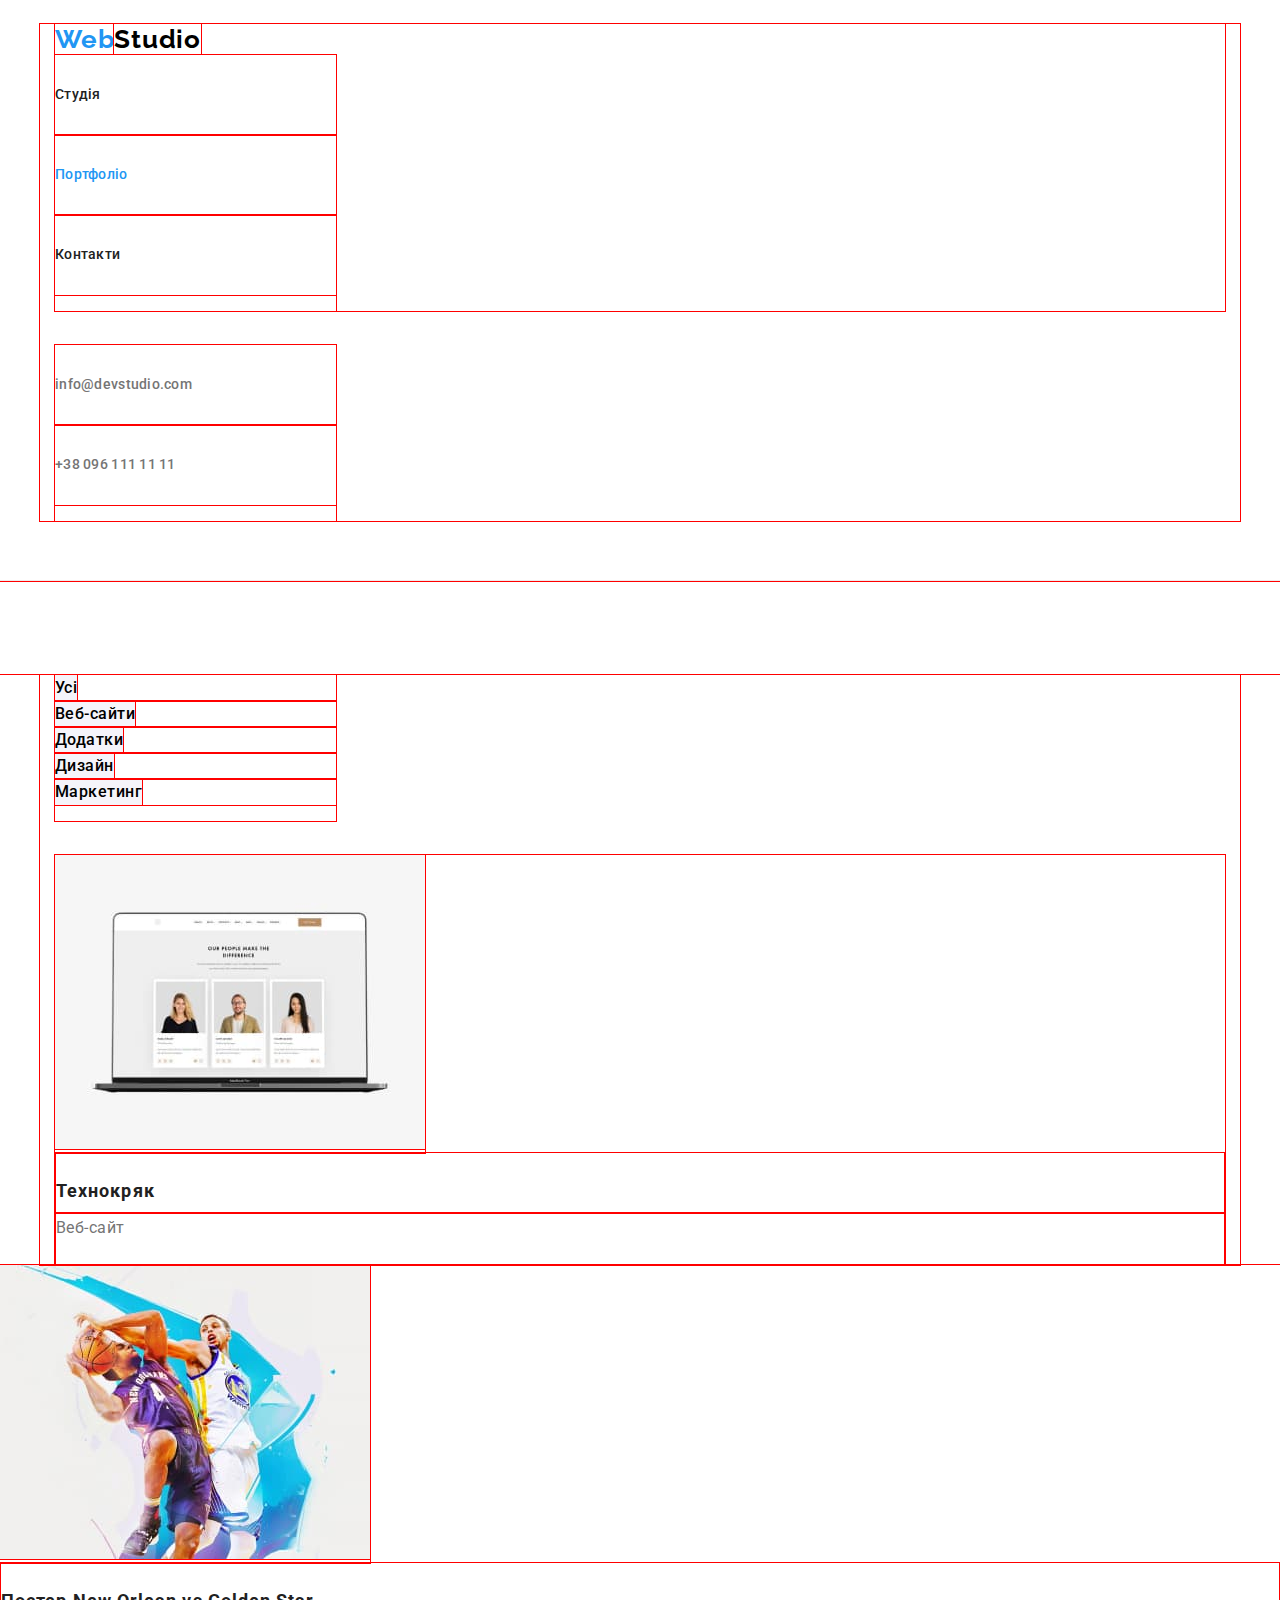
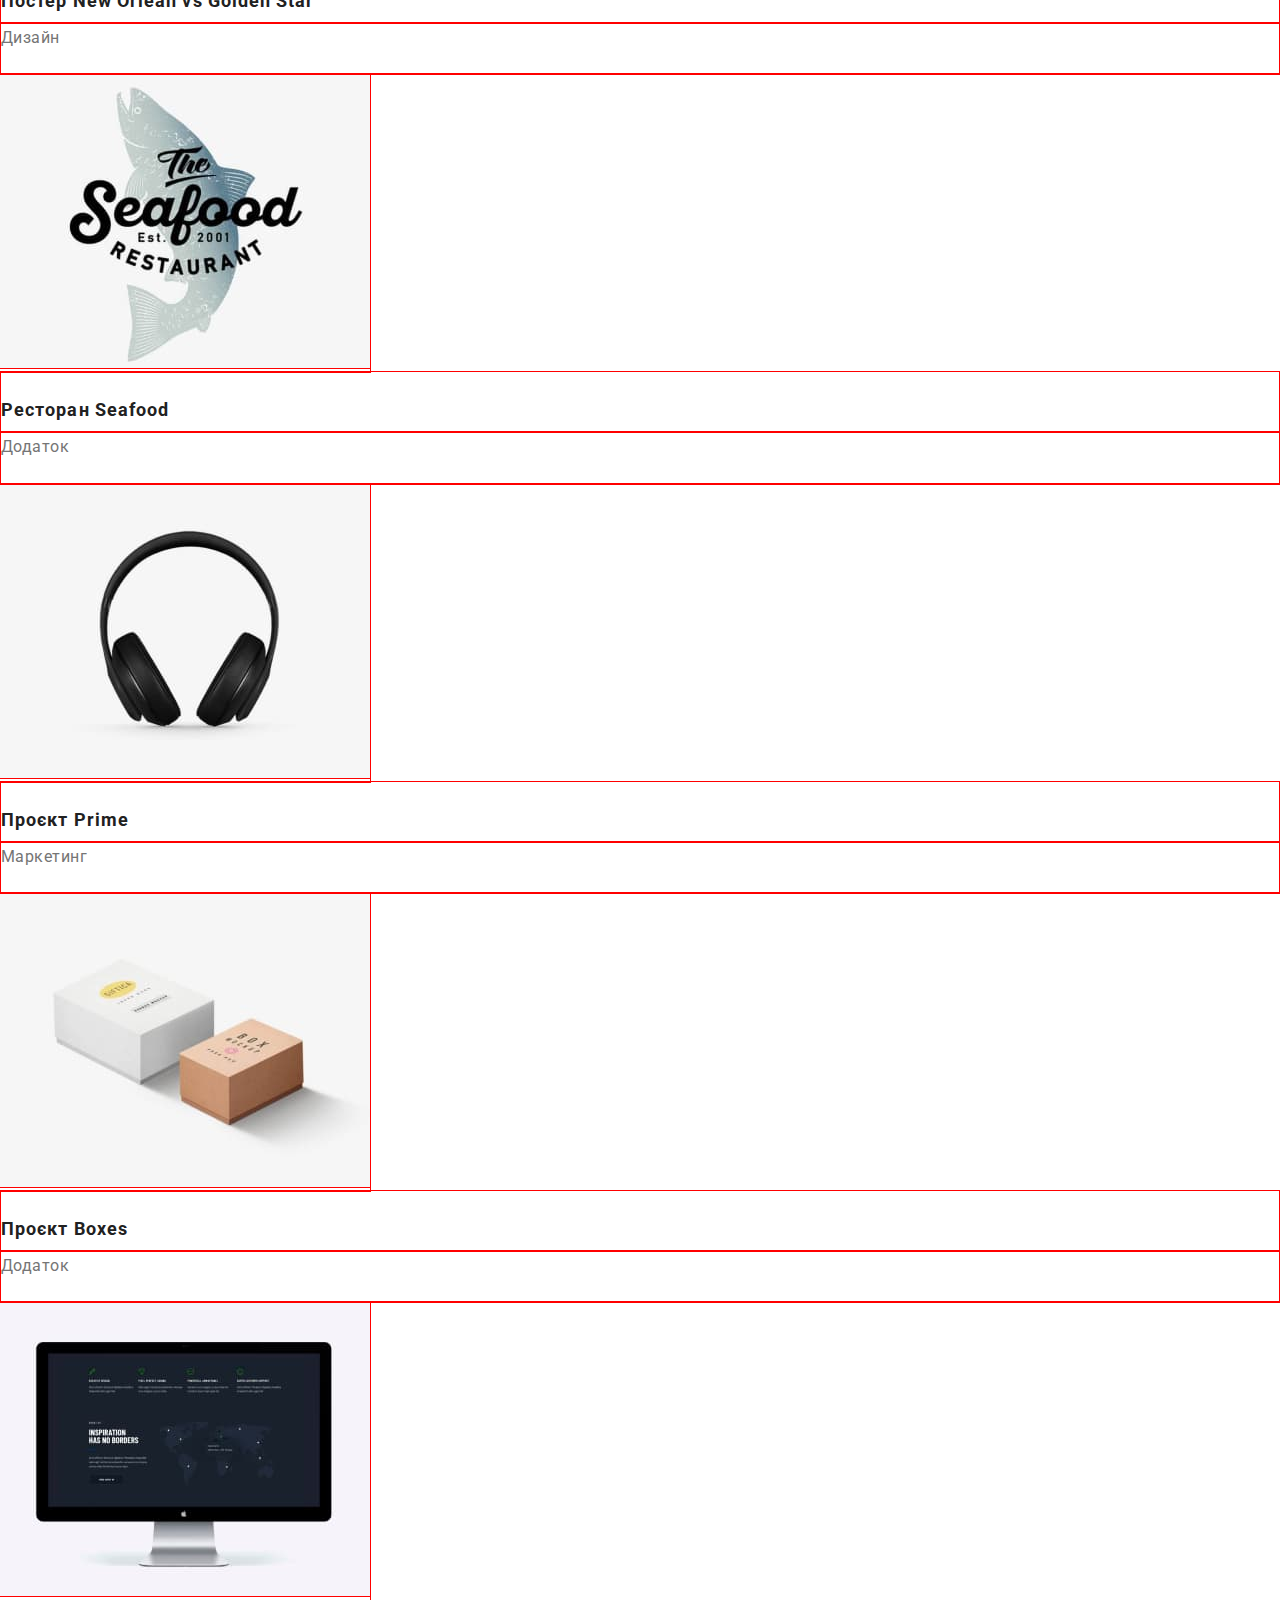
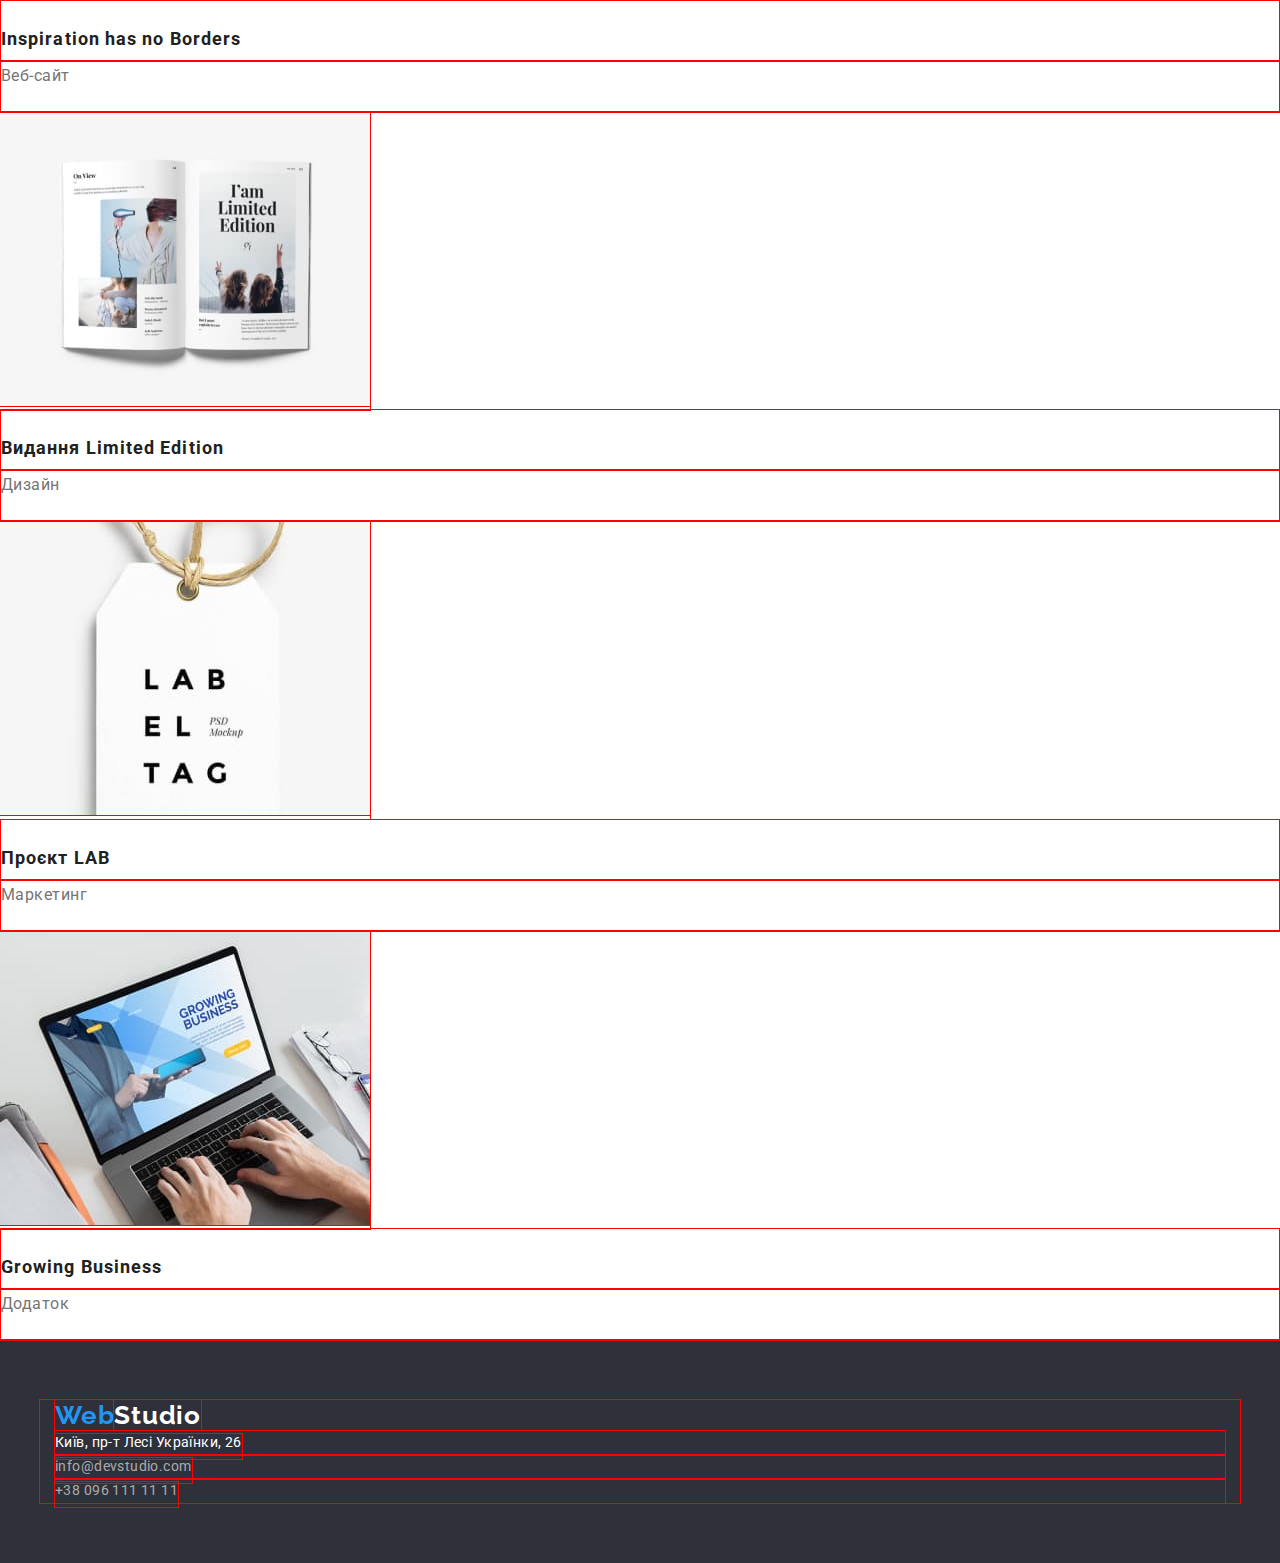
==== portfolio.html @ f054e83c "Блоки" ====
<!DOCTYPE html>
<html lang="uk">
<head>
    <meta charset="UTF-8">
    <meta http-equiv="X-UA-Compatible" content="IE=edge">
    <meta name="viewport" content="width=device-width, initial-scale=1.0">
    <link rel="preconnect" href="https://fonts.googleapis.com"/>
    <link rel="preconnect" href="https://fonts.gstatic.com" crossorigin/>
    <link
     href="https://fonts.googleapis.com/css2?family=Raleway:wght@700&family=Roboto:wght@400;500;700;900&display=swap"
     rel="stylesheet"
     />
     <title>Портфоліо</title>
    <link
      rel="stylesheet"
      href="https://cdnjs.cloudflare.com/ajax/libs/modern-normalize/1.1.0/modern-normalize.min.css"
    />
     <link rel="stylesheet" href="./css/styles.css" />
</head>
<body>
 
 <!--Шапка профілю--> 

 <header class="header header-portfolio">
    <div class="container">
    <nav class="header-nav">
        <a href="/"  class="logo">Web<span class="logo-part">Studio</span></a>
     <ul class="header-list list" >
        <li><a href="./index.html" class="header-link link">Студія</a></li>
        <li><a href="#" class="header-link link current">Портфоліо</a></li>
        <li><a href="#" class="header-link link">Контакти</a></li>
     </ul>
    </nav>
     <ul class="header-list list">
        <li>
         <a
          href="mailto:info@devstudio.com" class="header-contact link">info@devstudio.com
         </a>
        </li>
        <li><a href="tel:+380961111111" class="header-contact link">+38 096 111 11 11</a></li>
     </ul>
    </div>
 </header>
 <main>
    <section>
    <div class="container">
        <h1 class="visually-hidden">Портфоліо</h1>
        <!-- Навігація-->
        <ul class="header-list list">
            <li>
                <button type="button" class="nav-btn btn">Усі</button> 
            </li>
            <li>
                <button type="button" class="nav-btn btn">Веб-сайти</button> 
            </li>
            <li>
                <button type="button" class="nav-btn btn">Додатки</button>
            </li>
            <li>
                <button type="button" class="nav-btn btn">Дизайн</button>
            </li>
            <li>
                <button type="button" class="nav-btn btn">Маркетинг</button>
            </li>
        </ul>
     
<!--Список робіт-->
        <ul class="work-list list">
            <li>
              <a href="#" class="work">
            <img src="./images/portfolio1.jpg"
             width="370"
             height="294"
             alt="Портфоліо"
             />
             <div class="portfolio-photo">
             <h2 class="work-title">Технокряк</h2>
             <p class="work-pre-title">Веб-сайт</p>
            </a>
             </li>
            </div>
            <li>
              <a href="#" class="work">
             <img src="./images/portfolio2.jpg"
              width="370"
              height="294"
              alt="Портфоліо"
             />
             <div class="portfolio-photo">
             <h2 class="work-title">Постер New Orlean vs Golden Star</h2>
             <p class="work-pre-title">Дизайн</p>
            </a>
             </li>
            </div>
           <li>
            <a href="#" class="work">
            <img src="./images/portfolio3.jpg"
             width="370"
             height="294"
             alt="Портфоліо"
              />
              <div class="portfolio-photo">
             <h2 class="work-title">Ресторан Seafood</h2>
             <p class="work-pre-title">Додаток</p>
            </a>
           </li>
             </div>
           <li>
            <a href="#" class="work">
             <img src="./images/portfolio4.jpg"
             width="370"
             height="294"
             alt="Портфоліо"
             />
             <div class="portfolio-photo">
             <h2 class="work-title">Проєкт Prime</h2>
             <p class="work-pre-title">Маркетинг</p>
            </a>
           </li>
            </div>
           <li>
            <a href="#" class="work">
             <img src="./images/portfolio5.jpg"
              width="370"
              height="294"
              alt="Портфоліо"
              />
              <div class="portfolio-photo">
             <h2 class="work-title">Проєкт Boxes</h2>
             <p class="work-pre-title">Додаток</p>
            </a>
           </li>
             </div>
           <li>
            <a href="#" class="work">
            <img src="./images/portfolio6.jpg"
             width="370"
             height="294"
             alt="Портфоліо"
             />
             <div class="portfolio-photo">
             <h2 class="work-title">Inspiration has no Borders</h2>
             <p class="work-pre-title">Веб-сайт</p>
            </a>
             </li>
            </div>
           <li>
            <a href="#" class="work">
             <img src="./images/portfolio7.jpg"
             width="370"
             height="294"
             alt="Портфоліо"
             />
             <div class="portfolio-photo">
             <h2 class="work-title">Видання Limited Edition</h2>
             <p class="work-pre-title">Дизайн</p>
            </div>
            </a>
           </li>
           <li>
            <a href="#" class="work">
             <img src="./images/portfolio8.jpg"
             width="370"
             height="294"
             alt="Портфоліо"
             />
             <div class="portfolio-photo">
             <h2 class="work-title">Проєкт LAB</h2>
             <p class="work-pre-title">Маркетинг</p>
            </a>
           </li>
            </div>
           <li>
            <a href="#" class="work">
             <img src="./images/portfolio9.jpg"
              width="370"
             height="294"
             alt="Портфоліо"
             />
             <div class="portfolio-photo">
             <h2 class="work-title">Growing Business</h2>
             <p class="work-pre-title">Додаток</p>
            </a>
          </li>
           </div>
      </ul>
   </section>
</div>
</main>
<footer class="footer">
   <div class="container"> 
    <a href="/"  class="logo">Web<span class="logo-part-footer">Studio</span></a>
        <address>
          <ul class="footer-list list">
            <li>
                <a class="footer-contact link"
                href="goo.gl/maps/qGYS4nHpxQrHjYbq8"
                target="_blank"
                rel="noopener noreferrer nofollow"
                >Київ, пр-т Лесі Українки, 26</a
                >
            </li>
            <li>
                <a
                href="mailto:info@devstudio.com" class="footer-contact-title link">info@devstudio.com</a></li>
             <li><a href="tel:+380961111111" class="footer-contact-title link">+38 096 111 11 11</a></li>  
          </ul>
        </address> 
    </div>
</footer>
</body>
</html>
---- css/styles.css ----
:root {
   --primary-text-color: #212121;
   --secondary-text-color: #FFFFFF;
   --tetriary-text-color: #757575;
   --accent-color: #2196F3;
   --logo-color: #000000;
   --primary-background-color: #FFFFFF;
   --secondary-background-color: #2F303A;
   --tetriary-background-color: #F5F5F5;
   --hero-background-color: #F5F4FA;
   --btn-activ-color: #188CE8;
   --footer-text-color: rgba(255, 255, 255, 0.6);
   --header-border-color: #ECECEC;
}
*{
 outline: 1px solid red;
}

h1,
h2,
h3,
ul,
p {
  margin: 0;
}
ul {
  padding-left: 0;
}
.container {
  width: 1200px;
  padding-left: 15px;
  padding-right: 15px;
  margin: 0 auto;
}

body {
  font-family: 'Roboto', sans-serif;
  background-color: var(--primary-background-color);
  color: var(--primary-text-color);
}

/* List styles */
.list {
 list-style: none;
}

/* Header*/
.header {
  padding-top: 24px;
  padding-bottom: 25px;
  
}
.logo {
 color: var(--accent-color);
 font-family: 'Raleway', sans-serif;
 font-weight: 700;
 font-size: 26px;
 line-height: 1.19;
 letter-spacing: 0.03em;
 text-decoration: none;
 width: 145px;
}
.logo-part {
 color: var(--logo-color);
}


.header-link,
.header-contact {
 color: var(--primary-text-color);
 font-size: 14px;
 font-weight: 500;
 line-height: 1.14;
 letter-spacing: 0.02em;
 text-decoration: none;
 padding-top: 32px;
 padding-bottom: 32px;
 display: block;
}
.header-list {
 width: 281px;
}
.header-list .link:hover,
.header-list .link:focus {
 color: var(--accent-color);
}

.header-list .link.current {
  color: var(--accent-color);
}
.btn {
  cursor: pointer;
  display: inline-block;
  border: none;
  padding: 0px;
}

.header-contact {
 color: var(--tetriary-text-color);
}

/*Pledge*/

.pledge {
 text-align: center;
 background-color: var(--secondary-background-color);
}
.pledge-title  {
 color: var(--secondary-text-color);
 font-size: 44px;
 font-weight: 900;
 line-height: 1.36;
 letter-spacing: 0.06em;
 text-decoration: none;
 text-align: center;
 background-color: var(--secondary-background-color) ;
 text-transform: uppercase;
 max-width: 696px;
 margin:0 auto;
 padding-top: 200px;

}
.pledge-btn {
 color: var(--secondary-text-color);
 background-color: var(--accent-color) ;
 font-weight: 700;
 font-family: inherit;
 font-size: 16px;
 line-height: 1.88;
 letter-spacing: 0.06em;
 align-items: center;
 text-align: center;
 text-decoration: none;
 width: 216px;
 height: 50px;
 margin-bottom: 200px;
}
.pledge-btn:hover,
.pledge-btn:focus{
 background-color: var(--btn-activ-color);
}

.title {
  max-width: 98px;
  padding-top: 94px;
  padding-bottom: 47px;
}
/*visually h2*/

.visually-hidden {
 position: absolute;
 width: 1px;
 height: 1px;
 margin: -1px;
 border: 0;
 padding: 0; 
 white-space: nowrap;
 clip-path: inset(100%);
 clip: rect(0 0 0 0);
 overflow: hidden;
}

/*Особливості*/

.title-list {
 font-weight: 700;
 font-size: 14px;
 line-height: 1.14;
 letter-spacing: 0.03em;
 text-transform: uppercase;
 margin-bottom: 10px;
}

.pre-title {
 color:var(--tetriary-text-color);
 line-height: 1.71;
 text-transform: none;
}
.gallery-photo {
 padding-top: 47px;
 padding-bottom: 94px;
}
.gallery,
.hero-title {
 font-weight: 700;
 font-size: 36px;
 line-height: 1.17;
 letter-spacing: 0.03em;
 text-align: center;
 padding-bottom: 50px;
}
.hero-title {
  padding-top: 94px;
}
/*Наша команда*/
.hero {
 background-color:var(--hero-background-color);
}
.hero-pre-title,
.hero-discription {
  font-weight: 500;
  font-size: 16px;
  line-height: 1.19;
  letter-spacing: 0.03em;
}
.hero-pre-title {
  padding-top: 30px;
  padding-bottom: 10px;
}
.hero-discription {
  padding-bottom: 30px;
}
.hero-list {
  padding-bottom: 94px;
}
.hero-container {
  background-color: var(--primary-background-color);
}
.hero-discription {
  color:var(--tetriary-text-color);
}
/*Footer*/
.footer {
  background-color: #2F303A;
  padding-top: 60px;
  padding-bottom: 60px;
}
.logo-part-footer {
  color:var(--secondary-text-color);
}
.footer-contact,
.footer-contact-title {
  color: var(--secondary-text-color);
  font-size: 14px;
  line-height: 1.71;
  letter-spacing: 0.03em;
  text-decoration: none;
  font-style: normal;
  padding-bottom: 9px;
}
.footer-contact-title {
 color: var(--footer-text-color);
 }
  .footer-list .link:hover,
  .footer-list .link:focus {
   color: var(--accent-color);
}
.footer-logo { 
  padding-bottom: 20px;
}
  /*Портфоліо*/
.header-portfolio {
  border-bottom: 1px solid var(--header-border-color);
  margin-bottom: 94px;
}
.nav-btn {
  font-weight: 500;
  font-size: 16px;
  font-family: inherit;
  line-height: 1.63;
  text-align: center;
  letter-spacing: 0.03em;
  background-color: var(--hero-background-color);
  }
.nav-btn:hover,
.nav-btn:focus{
  color: var(--secondary-text-color);
  background-color: var(--accent-color);
}
.work-title {
  color: var(--primary-text-color);
  font-weight: 700;
  font-size: 18px;
  line-height: 2;
  letter-spacing: 0.06em;
  background-color: var(--primary-background-color);
  text-decoration: none;
  padding-top: 20px;
  padding-bottom: 4px;
  }
.work-pre-title {
  color: var(--tetriary-text-color);
  font-size: 16px;
  line-height: 1.88;
  letter-spacing: 0.03em;
  padding-bottom: 20px;
}
.work {
 text-decoration: none;
  }
.header-list {
  padding-bottom: 16px;
  margin-bottom: 34px;
}
.portfolio-photo {
  border-right: 1px solid #EEEEEE;
  border-left: 1px solid #EEEEEE;
  border-bottom: 1px solid #EEEEEE;
}
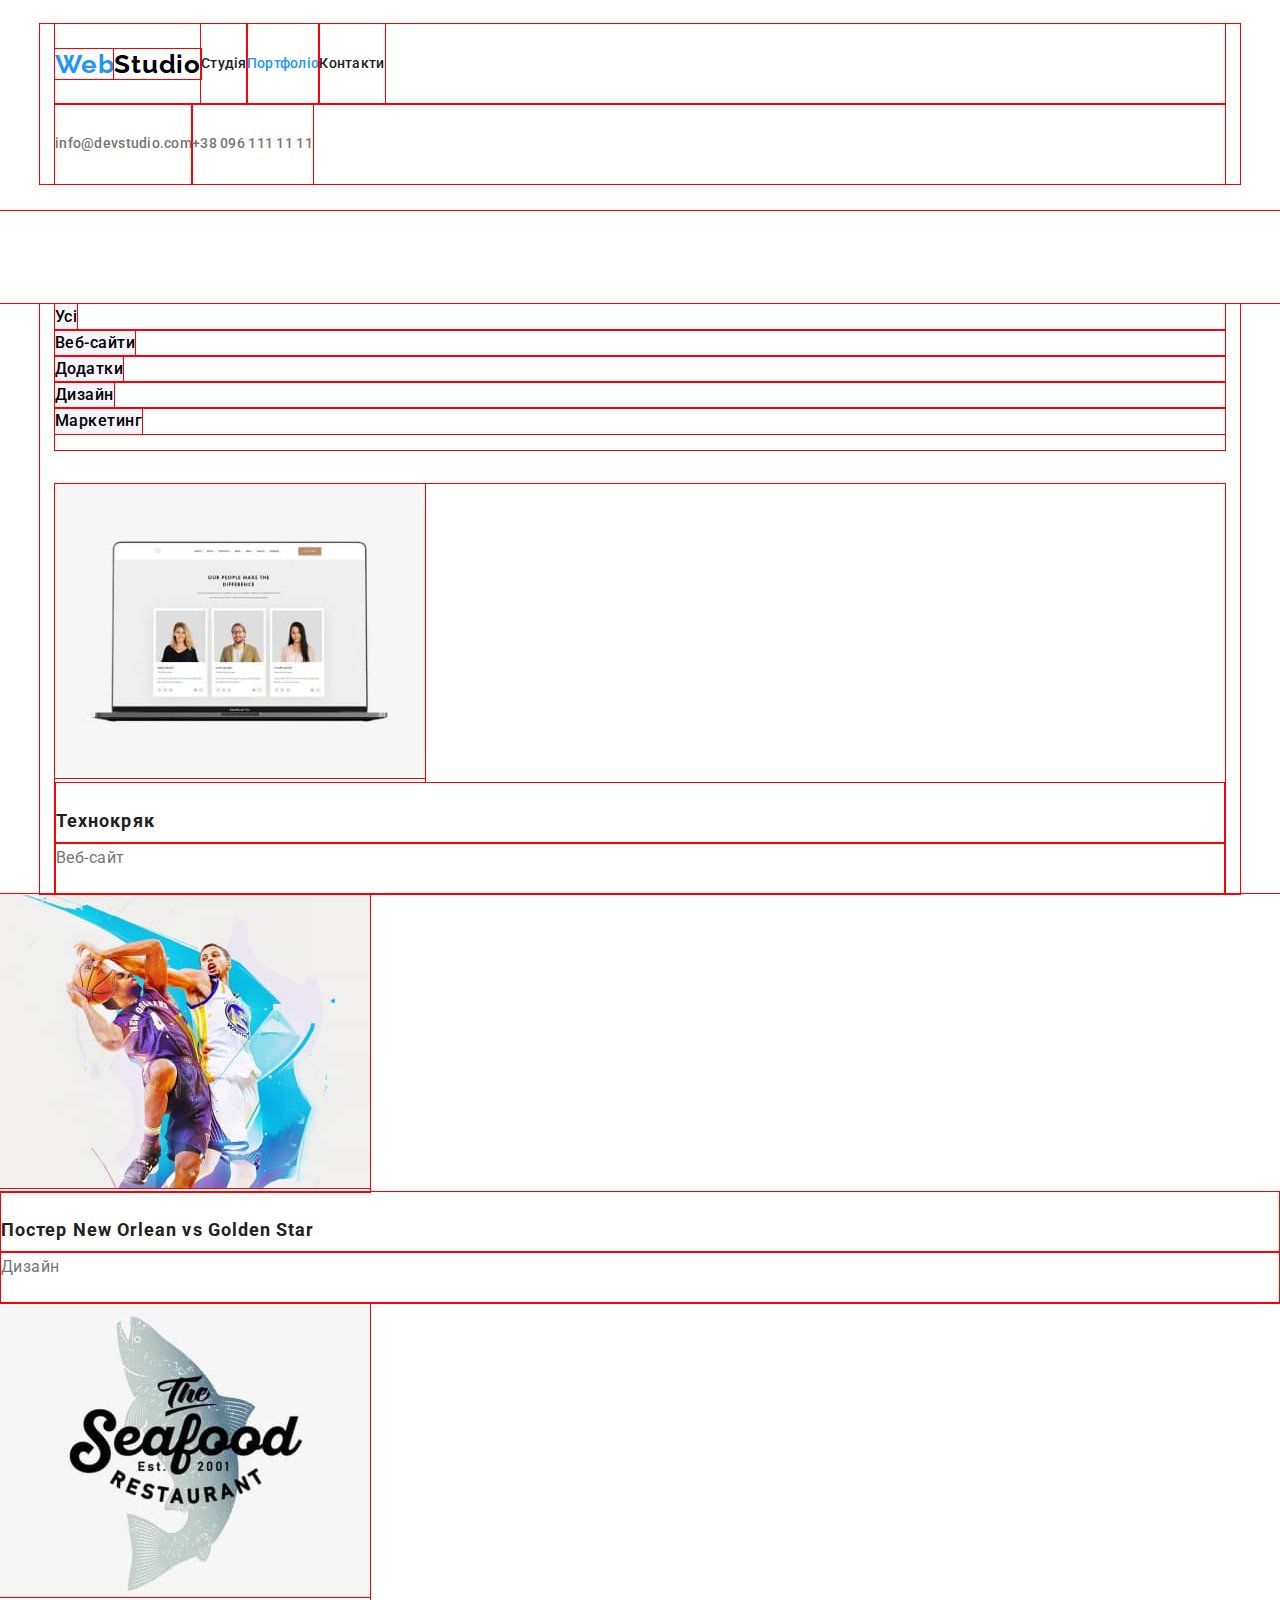
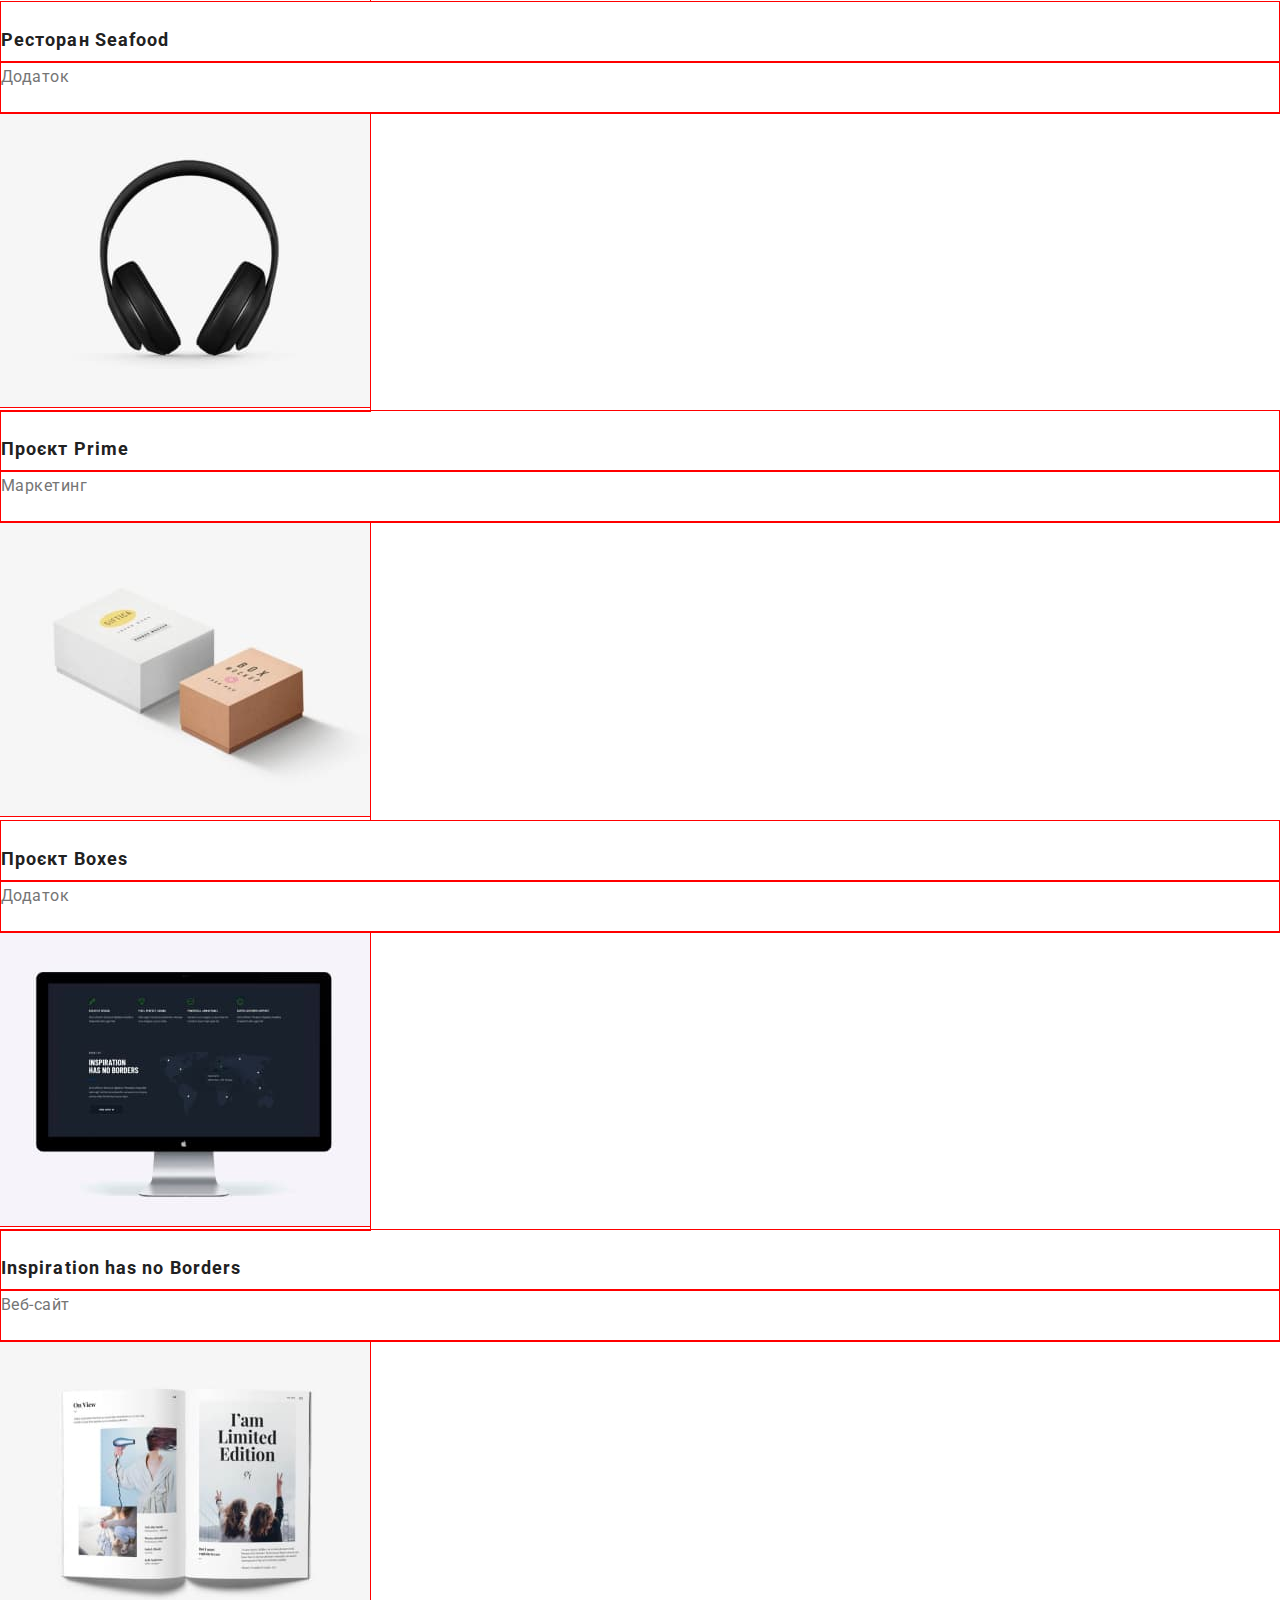
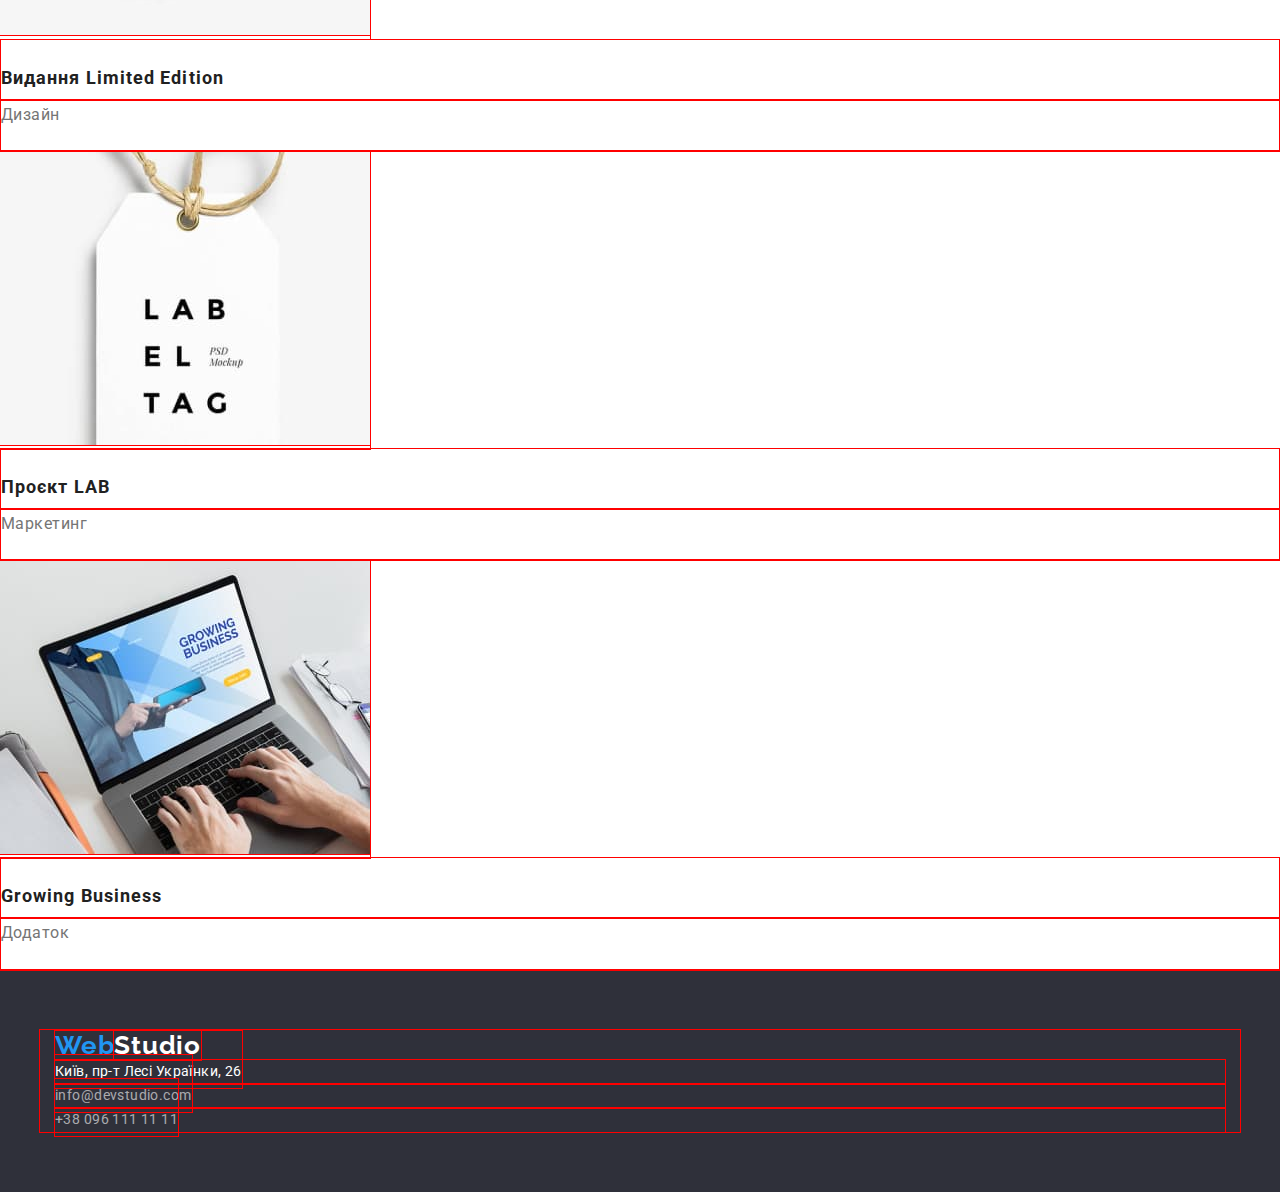
==== commit 3fc94b0c: "flex" ====
--- a/portfolio.html
+++ b/portfolio.html
@@ -31,7 +31,7 @@
         <li><a href="#" class="header-link link">Контакти</a></li>
      </ul>
     </nav>
-     <ul class="header-list list">
+     <ul class="header-list-contact list">
         <li>
          <a
           href="mailto:info@devstudio.com" class="header-contact link">info@devstudio.com
@@ -46,7 +46,7 @@
     <div class="container">
         <h1 class="visually-hidden">Портфоліо</h1>
         <!-- Навігація-->
-        <ul class="header-list list">
+        <ul class="header-button list">
             <li>
                 <button type="button" class="nav-btn btn">Усі</button> 
             </li>
--- a/css/styles.css
+++ b/css/styles.css
@@ -19,6 +19,9 @@
 h1,
 h2,
 h3,
+h4,
+h5,
+h6,
 ul,
 p {
   margin: 0;
@@ -48,9 +51,12 @@
 .header {
   padding-top: 24px;
   padding-bottom: 25px;
-  
+
 }
 .logo {
+ 
+ 
+
  color: var(--accent-color);
  font-family: 'Raleway', sans-serif;
  font-weight: 700;
@@ -58,41 +64,78 @@
  line-height: 1.19;
  letter-spacing: 0.03em;
  text-decoration: none;
- width: 145px;
 }
 .logo-part {
+ 
  color: var(--logo-color);
 }
-
+.logo-header {
+  display: block;
+  padding-top: 32px;
+ padding-bottom: 32px;
+  width: 145px;
+  margin: 24px 93px 25px 0px;
+}
+.link {
+  padding-top: 32px;
+  padding-bottom: 32px;  
+}
 
 .header-link,
 .header-contact {
+ display: block;
+ padding-top: 32px;
+ padding-bottom: 32px;
+
  color: var(--primary-text-color);
  font-size: 14px;
  font-weight: 500;
  line-height: 1.14;
  letter-spacing: 0.02em;
  text-decoration: none;
- padding-top: 32px;
- padding-bottom: 32px;
- display: block;
-}
-.header-list {
- width: 281px;
+}
+.header-list,
+.header-list-contact,
+.header-nav,
+.contacts-wrap {
+ display: flex;
+ align-items: center;
+ 
+}
+.header-container {
+  display: flex;
+  justify-content: space-between;
+  width: 1200px;
+}
+
+
+.header-item:not(:first-child) {
+  margin-left: 50px;
+}
+
+
+.contacts-wrap {
+  margin-left: auto;
+  
+}
+.header-mail {
+  margin-right: 50px;
 }
 .header-list .link:hover,
-.header-list .link:focus {
+.header-list .link:focus,
+.header-contact:hover,
+.header-contact:focus {
  color: var(--accent-color);
 }
 
 .header-list .link.current {
   color: var(--accent-color);
-}
+} 
 .btn {
-  cursor: pointer;
   display: inline-block;
   border: none;
   padding: 0px;
+  cursor: pointer;
 }
 
 .header-contact {
@@ -106,6 +149,11 @@
  background-color: var(--secondary-background-color);
 }
 .pledge-title  {
+ max-width: 696px;
+ margin:0 auto;
+ padding-top: 200px;
+ margin-bottom: 30px;
+
  color: var(--secondary-text-color);
  font-size: 44px;
  font-weight: 900;
@@ -115,12 +163,13 @@
  text-align: center;
  background-color: var(--secondary-background-color) ;
  text-transform: uppercase;
- max-width: 696px;
- margin:0 auto;
- padding-top: 200px;
-
 }
 .pledge-btn {
+ border-radius: 4px;
+ width: 216px;
+ height: 50px;
+ margin-bottom: 200px;
+
  color: var(--secondary-text-color);
  background-color: var(--accent-color) ;
  font-weight: 700;
@@ -131,9 +180,6 @@
  align-items: center;
  text-align: center;
  text-decoration: none;
- width: 216px;
- height: 50px;
- margin-bottom: 200px;
 }
 .pledge-btn:hover,
 .pledge-btn:focus{
@@ -141,9 +187,9 @@
 }
 
 .title {
-  max-width: 98px;
-  padding-top: 94px;
-  padding-bottom: 47px;
+  
+  padding: 94px 0;
+  
 }
 /*visually h2*/
 
@@ -162,13 +208,28 @@
 
 /*Особливості*/
 
+
+.feature-list {
+  display: flex;
+  
+  width: 1200px;
+  margin: -15px;
+  
+}
+.flex-element {
+  width: calc((100%-90) / 4);
+}
+.flex-element:not(:first-child) {
+  margin-left: 30px;
+}
 .title-list {
+ margin-bottom: 10px;
+
  font-weight: 700;
  font-size: 14px;
  line-height: 1.14;
  letter-spacing: 0.03em;
  text-transform: uppercase;
- margin-bottom: 10px;
 }
 
 .pre-title {
@@ -182,12 +243,21 @@
 }
 .gallery,
 .hero-title {
+ padding-bottom: 50px;
+
  font-weight: 700;
  font-size: 36px;
  line-height: 1.17;
  letter-spacing: 0.03em;
  text-align: center;
- padding-bottom: 50px;
+}
+.gallery-list {
+  display: flex;
+  flex-wrap: wrap;
+  width: 1200px;
+}
+.gallery-item:nth(:first-child) {
+  margin-left: 30px;
 }
 .hero-title {
   padding-top: 94px;
@@ -221,28 +291,30 @@
 }
 /*Footer*/
 .footer {
-  background-color: #2F303A;
   padding-top: 60px;
   padding-bottom: 60px;
+
+  background-color: #2F303A; 
 }
 .logo-part-footer {
   color:var(--secondary-text-color);
 }
 .footer-contact,
 .footer-contact-title {
+  padding-bottom: 9px;
+
   color: var(--secondary-text-color);
   font-size: 14px;
   line-height: 1.71;
   letter-spacing: 0.03em;
   text-decoration: none;
-  font-style: normal;
-  padding-bottom: 9px;
+  font-style: normal;  
 }
 .footer-contact-title {
  color: var(--footer-text-color);
  }
-  .footer-list .link:hover,
-  .footer-list .link:focus {
+.footer-list .link:hover,
+.footer-list .link:focus {
    color: var(--accent-color);
 }
 .footer-logo { 
@@ -268,6 +340,9 @@
   background-color: var(--accent-color);
 }
 .work-title {
+  padding-top: 20px;
+  padding-bottom: 4px;
+
   color: var(--primary-text-color);
   font-weight: 700;
   font-size: 18px;
@@ -275,20 +350,19 @@
   letter-spacing: 0.06em;
   background-color: var(--primary-background-color);
   text-decoration: none;
-  padding-top: 20px;
-  padding-bottom: 4px;
   }
 .work-pre-title {
+  padding-bottom: 20px;
+
   color: var(--tetriary-text-color);
   font-size: 16px;
   line-height: 1.88;
   letter-spacing: 0.03em;
-  padding-bottom: 20px;
 }
 .work {
  text-decoration: none;
   }
-.header-list {
+.header-button {
   padding-bottom: 16px;
   margin-bottom: 34px;
 }
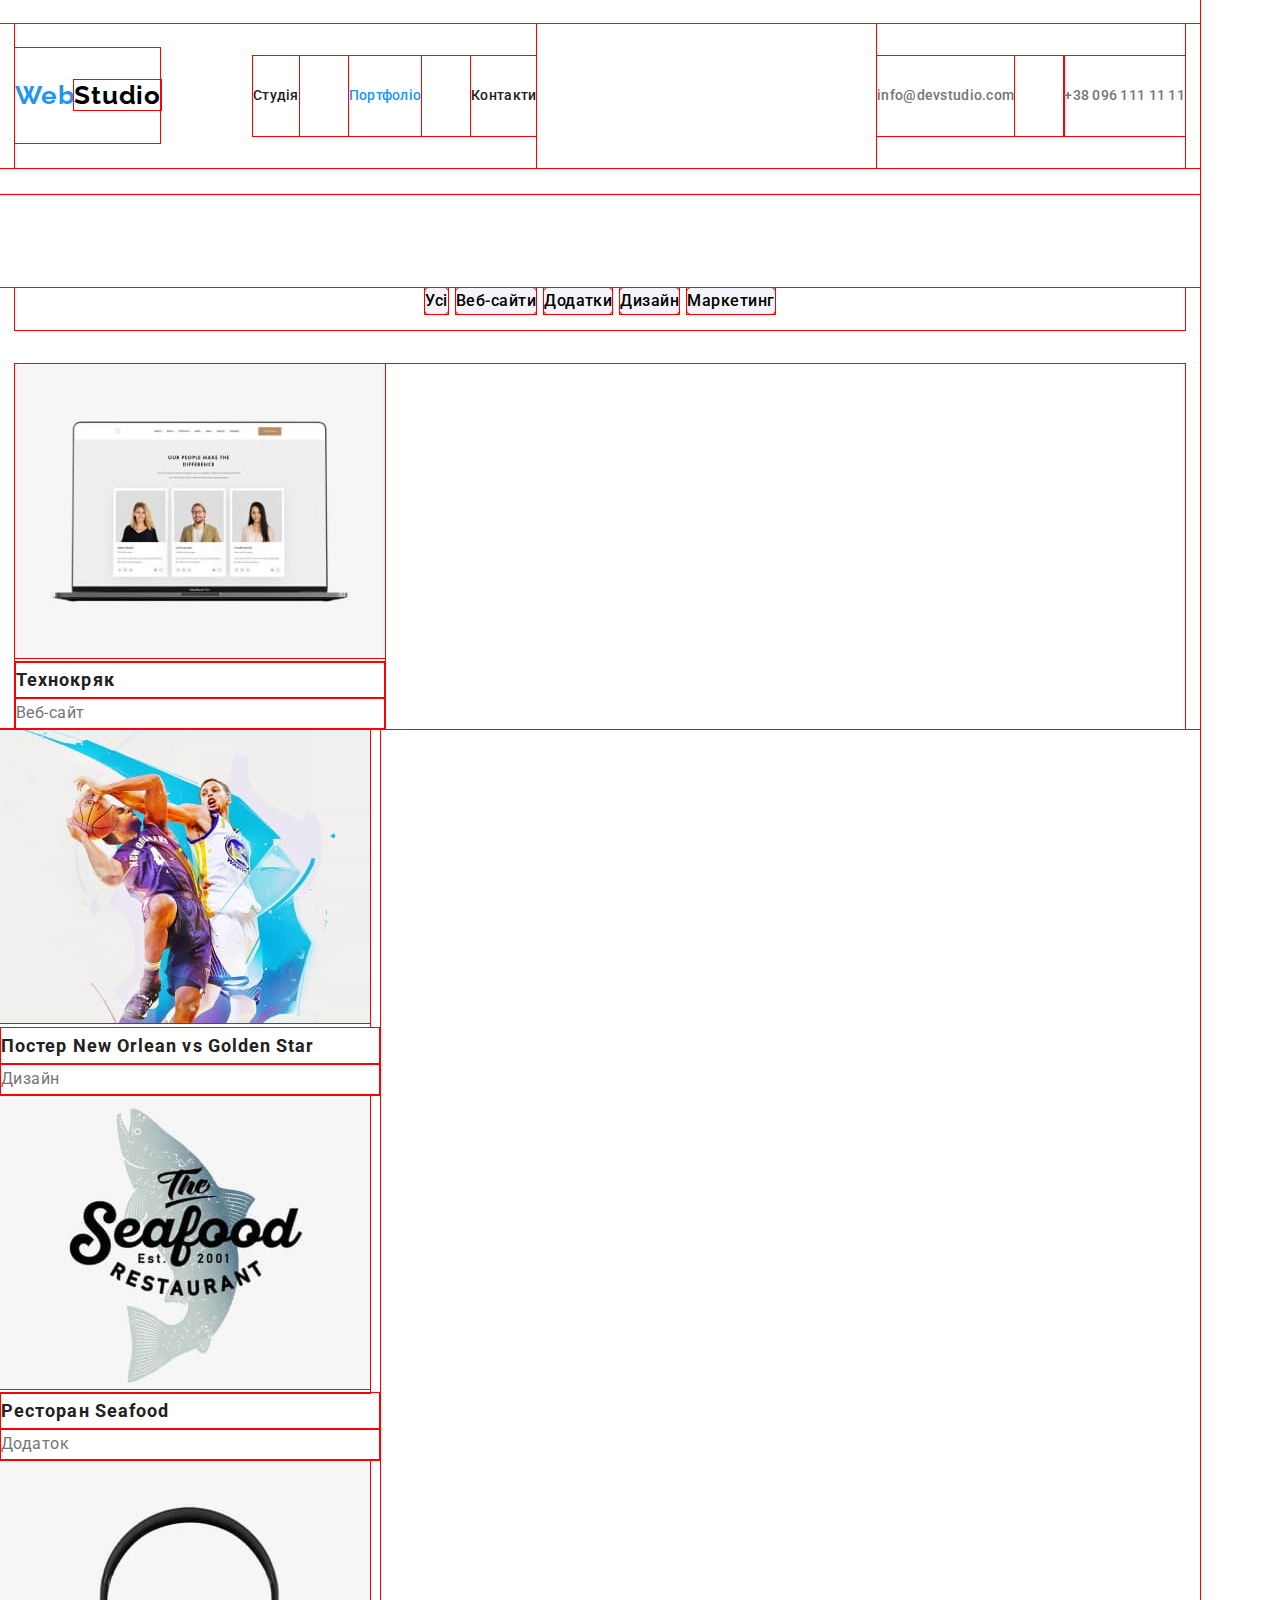
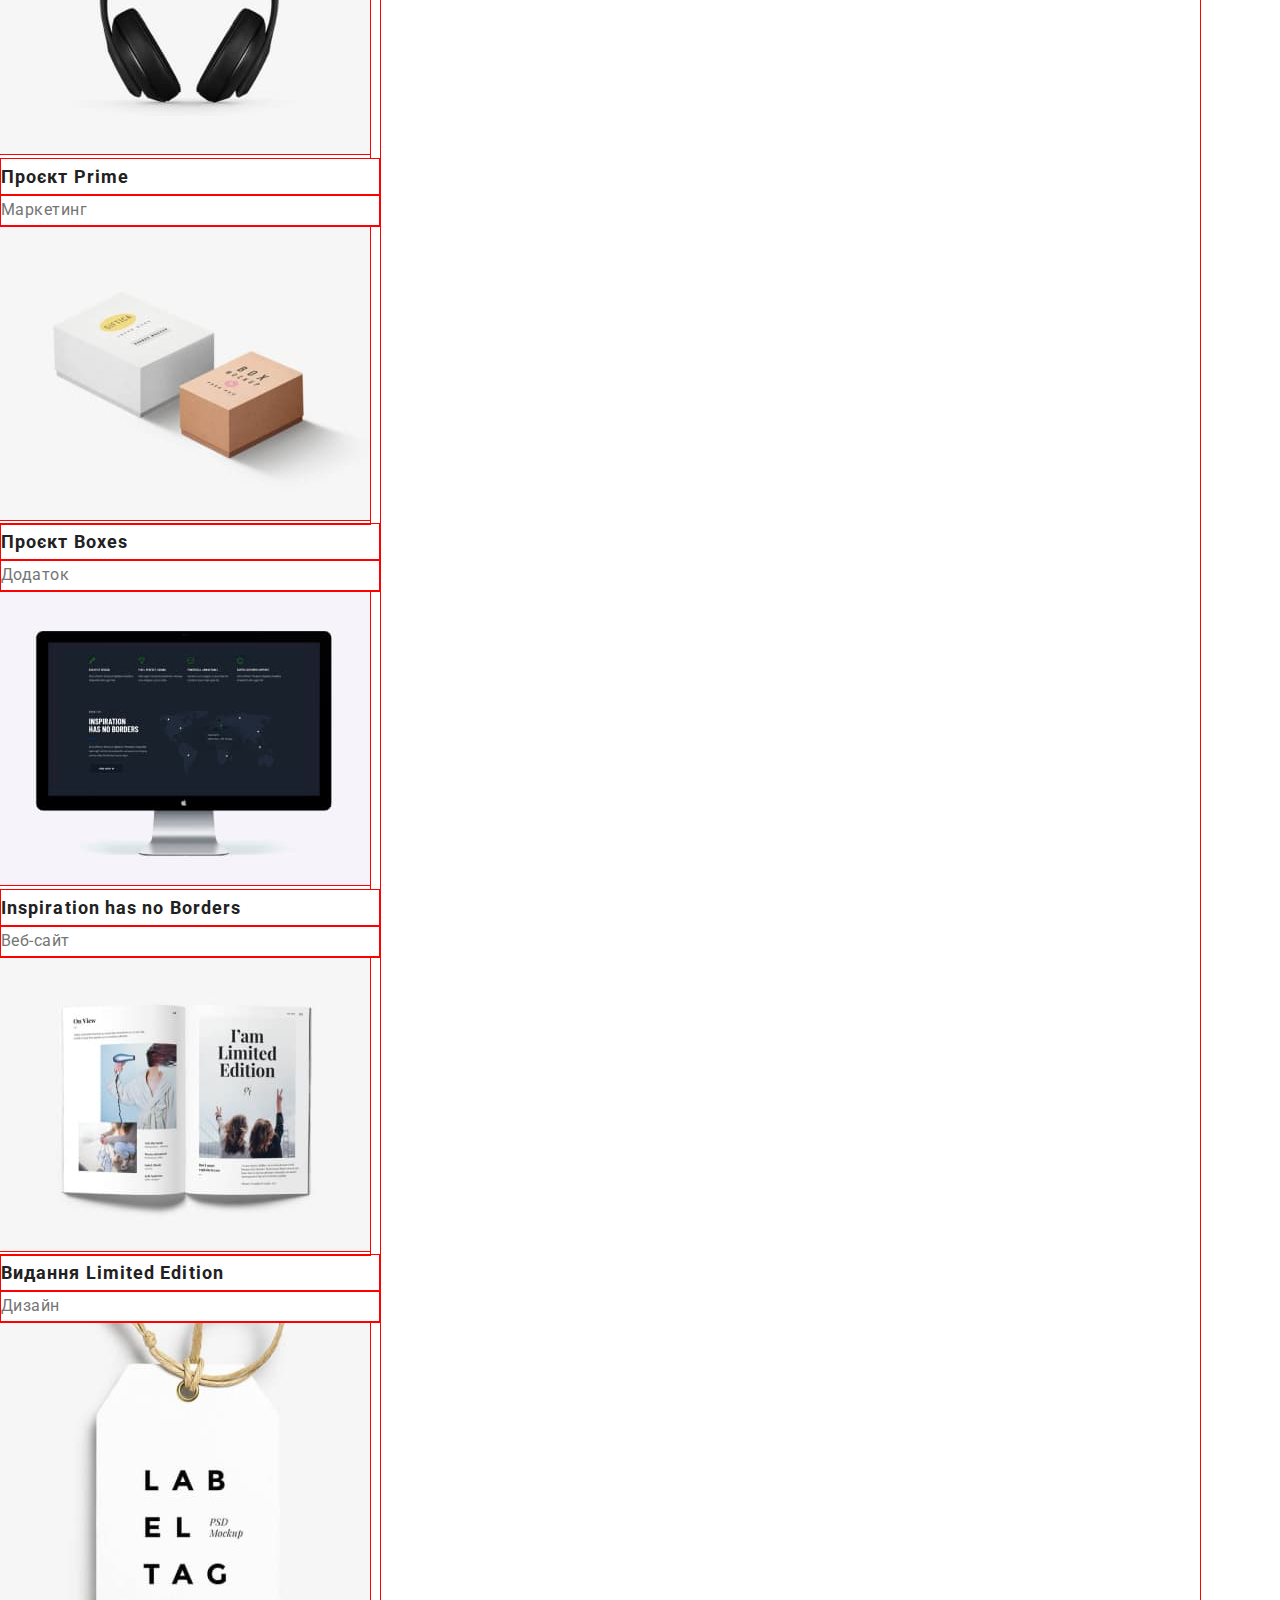
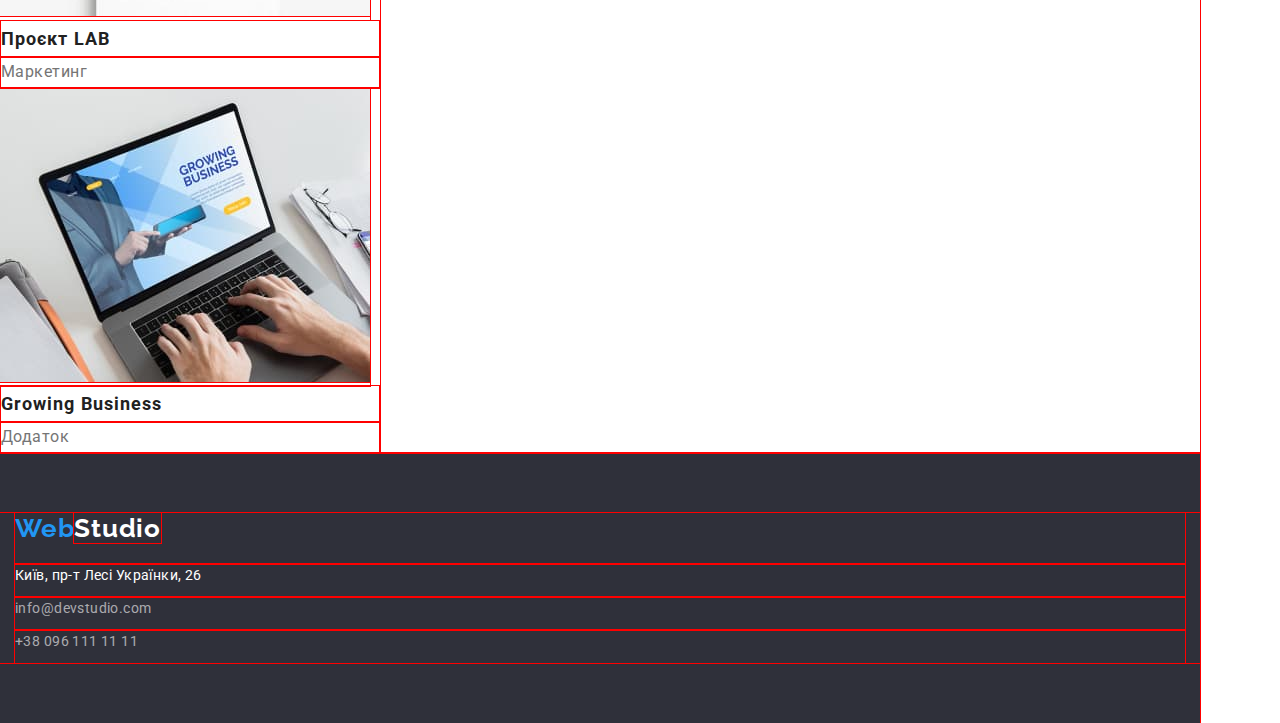
==== commit b4d0eafc: "Портфоліо" ====
--- a/portfolio.html
+++ b/portfolio.html
@@ -22,24 +22,26 @@
  <!--Шапка профілю--> 
 
  <header class="header header-portfolio">
-    <div class="container">
+    <div class="container header-container">
     <nav class="header-nav">
-        <a href="/"  class="logo">Web<span class="logo-part">Studio</span></a>
+        <a href="/"  class="logo logo-header">Web<span class="logo-part">Studio</span></a>
      <ul class="header-list list" >
-        <li><a href="./index.html" class="header-link link">Студія</a></li>
-        <li><a href="#" class="header-link link current">Портфоліо</a></li>
-        <li><a href="#" class="header-link link">Контакти</a></li>
+        <li class="header-item"><a href="./index.html" class="header-link link">Студія</a></li>
+        <li class="header-item"><a href="#" class="header-link link current">Портфоліо</a></li>
+        <li class="header-item"><a href="#" class="header-link link">Контакти</a></li>
      </ul>
     </nav>
+    <div class="contacts-wrap">
      <ul class="header-list-contact list">
         <li>
          <a
-          href="mailto:info@devstudio.com" class="header-contact link">info@devstudio.com
+          href="mailto:info@devstudio.com" class="header-contact header-mail link">info@devstudio.com
          </a>
         </li>
         <li><a href="tel:+380961111111" class="header-contact link">+38 096 111 11 11</a></li>
      </ul>
     </div>
+  </div>
  </header>
  <main>
     <section>
@@ -63,10 +65,12 @@
                 <button type="button" class="nav-btn btn">Маркетинг</button>
             </li>
         </ul>
+        
      
 <!--Список робіт-->
+
         <ul class="work-list list">
-            <li>
+            <li class="work-portfolio">
               <a href="#" class="work">
             <img src="./images/portfolio1.jpg"
              width="370"
@@ -79,7 +83,7 @@
             </a>
              </li>
             </div>
-            <li>
+            <li class="work-portfolio">
               <a href="#" class="work">
              <img src="./images/portfolio2.jpg"
               width="370"
@@ -92,7 +96,7 @@
             </a>
              </li>
             </div>
-           <li>
+           <li class="work-portfolio">
             <a href="#" class="work">
             <img src="./images/portfolio3.jpg"
              width="370"
@@ -105,7 +109,7 @@
             </a>
            </li>
              </div>
-           <li>
+           <li class="work-portfolio">
             <a href="#" class="work">
              <img src="./images/portfolio4.jpg"
              width="370"
@@ -118,7 +122,7 @@
             </a>
            </li>
             </div>
-           <li>
+           <li class="work-portfolio">
             <a href="#" class="work">
              <img src="./images/portfolio5.jpg"
               width="370"
@@ -131,7 +135,7 @@
             </a>
            </li>
              </div>
-           <li>
+           <li class="work-portfolio">
             <a href="#" class="work">
             <img src="./images/portfolio6.jpg"
              width="370"
@@ -144,7 +148,7 @@
             </a>
              </li>
             </div>
-           <li>
+           <li class="work-portfolio">
             <a href="#" class="work">
              <img src="./images/portfolio7.jpg"
              width="370"
@@ -157,7 +161,7 @@
             </div>
             </a>
            </li>
-           <li>
+           <li class="work-portfolio">
             <a href="#" class="work">
              <img src="./images/portfolio8.jpg"
              width="370"
@@ -170,7 +174,7 @@
             </a>
            </li>
             </div>
-           <li>
+           <li class="work-portfolio">
             <a href="#" class="work">
              <img src="./images/portfolio9.jpg"
               width="370"
@@ -189,7 +193,7 @@
 </main>
 <footer class="footer">
    <div class="container"> 
-    <a href="/"  class="logo">Web<span class="logo-part-footer">Studio</span></a>
+    <a href="/"  class="logo footer-logo">Web<span class="logo-part-footer">Studio</span></a>
         <address>
           <ul class="footer-list list">
             <li>
--- a/css/styles.css
+++ b/css/styles.css
@@ -33,13 +33,14 @@
   width: 1200px;
   padding-left: 15px;
   padding-right: 15px;
-  margin: 0 auto;
+  margin:  auto;
 }
 
 body {
   font-family: 'Roboto', sans-serif;
   background-color: var(--primary-background-color);
   color: var(--primary-text-color);
+  width: 1200px;
 }
 
 /* List styles */
@@ -49,6 +50,7 @@
 
 /* Header*/
 .header {
+  width: 1200px;
   padding-top: 24px;
   padding-bottom: 25px;
 
@@ -77,13 +79,12 @@
   margin: 24px 93px 25px 0px;
 }
 .link {
-  padding-top: 32px;
-  padding-bottom: 32px;  
-}
+  display: block;
+} 
 
 .header-link,
 .header-contact {
- display: block;
+ 
  padding-top: 32px;
  padding-bottom: 32px;
 
@@ -145,6 +146,7 @@
 /*Pledge*/
 
 .pledge {
+ 
  text-align: center;
  background-color: var(--secondary-background-color);
 }
@@ -209,15 +211,21 @@
 /*Особливості*/
 
 
-.feature-list {
+.feature-list,
+.gallery-list,
+.hero-list {
+  
   display: flex;
-  
-  width: 1200px;
-  margin: -15px;
-  
-}
+  flex-wrap: wrap;
+  
+ 
+  
+  
+}
+
 .flex-element {
-  width: calc((100%-90) / 4);
+  
+  width: calc((100% - 90px) / 4);
 }
 .flex-element:not(:first-child) {
   margin-left: 30px;
@@ -238,8 +246,9 @@
  text-transform: none;
 }
 .gallery-photo {
- padding-top: 47px;
- padding-bottom: 94px;
+  width: 1200px;
+ padding: 47px 0 94px;
+ 
 }
 .gallery,
 .hero-title {
@@ -251,12 +260,13 @@
  letter-spacing: 0.03em;
  text-align: center;
 }
-.gallery-list {
-  display: flex;
-  flex-wrap: wrap;
-  width: 1200px;
-}
-.gallery-item:nth(:first-child) {
+
+.gallery-item {
+  width: calc((100% - 60px) / 3);
+  display: block;
+  justify-content: center
+}
+.gallery-item:not(:first-child) {
   margin-left: 30px;
 }
 .hero-title {
@@ -264,6 +274,7 @@
 }
 /*Наша команда*/
 .hero {
+  
  background-color:var(--hero-background-color);
 }
 .hero-pre-title,
@@ -274,26 +285,41 @@
   letter-spacing: 0.03em;
 }
 .hero-pre-title {
+  
   padding-top: 30px;
   padding-bottom: 10px;
 }
 .hero-discription {
   padding-bottom: 30px;
 }
+
 .hero-list {
   padding-bottom: 94px;
 }
 .hero-container {
+  display: block;
+  width: calc((100% - 90px) / 4);
   background-color: var(--primary-background-color);
+  border-radius: 0 0 4px 4px;
+  box-shadow: 0px 1px 3px rgba(0, 0, 0, 0.12), 0px 1px 1px rgba(0, 0, 0, 0.14), 0px 2px 1px rgba(0, 0, 0, 0.2);
+}
+.hero-container:not(:first-child) {
+  margin-left: 30px;
 }
 .hero-discription {
   color:var(--tetriary-text-color);
+}
+.hero-wrap {
+  padding-top: 30px;
+  padding-bottom: 30px;
+
+  text-align: center;
 }
 /*Footer*/
 .footer {
   padding-top: 60px;
   padding-bottom: 60px;
-
+  
   background-color: #2F303A; 
 }
 .logo-part-footer {
@@ -318,6 +344,7 @@
    color: var(--accent-color);
 }
 .footer-logo { 
+  display: block;
   padding-bottom: 20px;
 }
   /*Портфоліо*/
@@ -325,7 +352,16 @@
   border-bottom: 1px solid var(--header-border-color);
   margin-bottom: 94px;
 }
+.header-button {
+  display: flex;
+  flex-wrap: wrap;
+  gap: 8px;
+  justify-content: center;
+  padding-bottom: 16px;
+  margin-bottom: 34px;
+}
 .nav-btn {
+  border-radius: 4px;
   font-weight: 500;
   font-size: 16px;
   font-family: inherit;
@@ -339,9 +375,28 @@
   color: var(--secondary-text-color);
   background-color: var(--accent-color);
 }
+.work-list {
+  display: flex;
+  flex-wrap: wrap;
+  gap: 30px;
+}
+
+.work-portfolio:nth-child(3n) {
+  margin-bottom: 0;
+}
+
+.work-portfolio:nth-last-child(3n) {
+margin-right: 0;
+}
+.work-portfolio {
+  width: calc((100% - 60px) / 3);
+  margin-right: 30px;
+  
+  
+
+}
 .work-title {
-  padding-top: 20px;
-  padding-bottom: 4px;
+ 
 
   color: var(--primary-text-color);
   font-weight: 700;
@@ -352,22 +407,20 @@
   text-decoration: none;
   }
 .work-pre-title {
-  padding-bottom: 20px;
+  
 
   color: var(--tetriary-text-color);
   font-size: 16px;
   line-height: 1.88;
   letter-spacing: 0.03em;
 }
+
 .work {
  text-decoration: none;
   }
-.header-button {
-  padding-bottom: 16px;
-  margin-bottom: 34px;
-}
+
 .portfolio-photo {
   border-right: 1px solid #EEEEEE;
   border-left: 1px solid #EEEEEE;
   border-bottom: 1px solid #EEEEEE;
-}+}
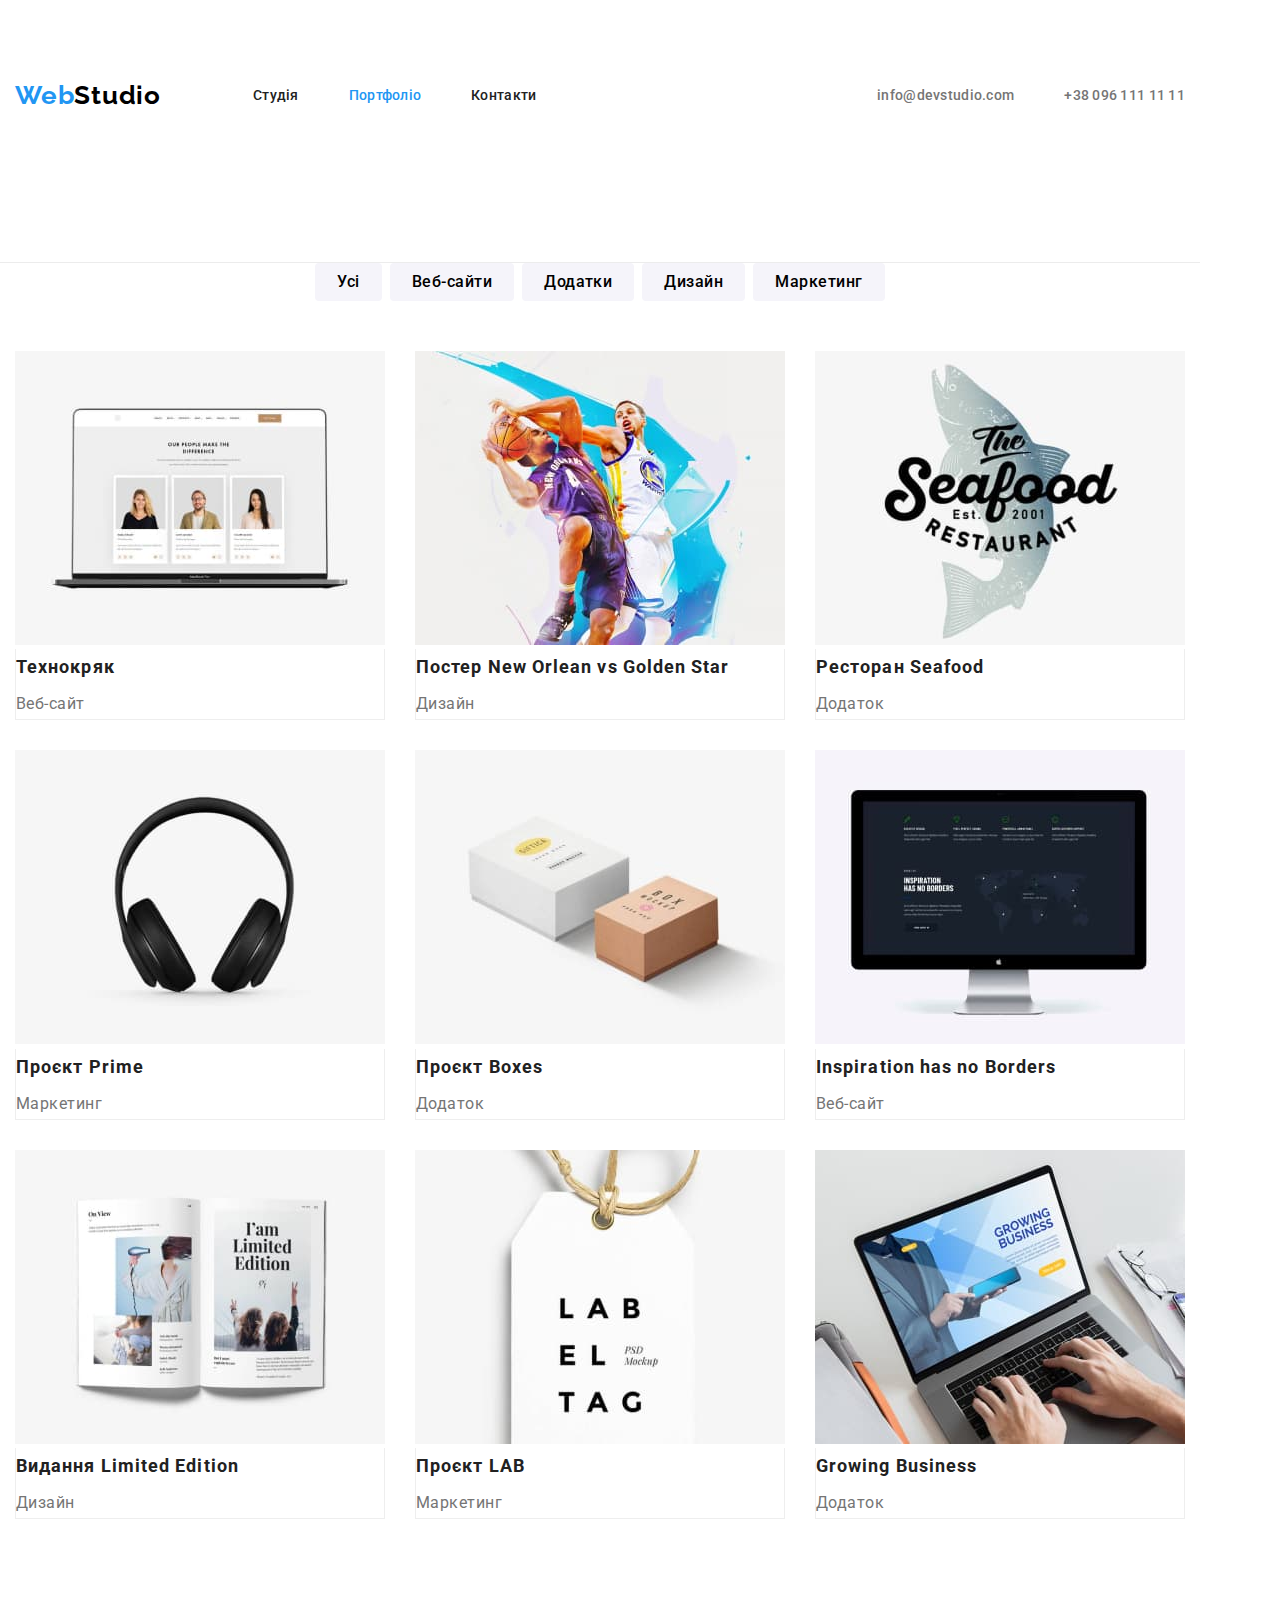
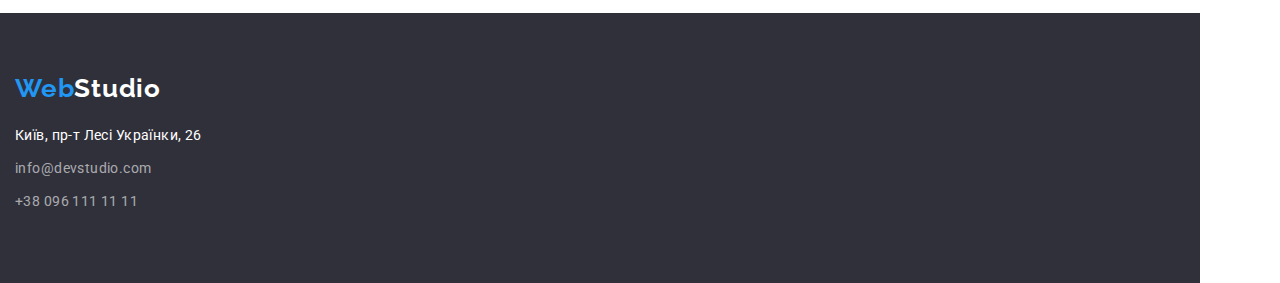
==== commit 82deea9e: "Portfolio img" ====
--- a/portfolio.html
+++ b/portfolio.html
@@ -44,8 +44,8 @@
   </div>
  </header>
  <main>
-    <section>
-    <div class="container">
+  <section class="container container-padding">
+
         <h1 class="visually-hidden">Портфоліо</h1>
         <!-- Навігація-->
         <ul class="header-button list">
@@ -75,8 +75,7 @@
             <img src="./images/portfolio1.jpg"
              width="370"
              height="294"
-             alt="Портфоліо"
-             />
+             alt="Портфоліо"/>
              <div class="portfolio-photo">
              <h2 class="work-title">Технокряк</h2>
              <p class="work-pre-title">Веб-сайт</p>
@@ -188,8 +187,9 @@
           </li>
            </div>
       </ul>
-   </section>
-</div>
+   
+
+</section>
 </main>
 <footer class="footer">
    <div class="container"> 
--- a/css/styles.css
+++ b/css/styles.css
@@ -12,9 +12,9 @@
    --footer-text-color: rgba(255, 255, 255, 0.6);
    --header-border-color: #ECECEC;
 }
-*{
+/**{
  outline: 1px solid red;
-}
+}*/
 
 h1,
 h2,
@@ -348,9 +348,13 @@
   padding-bottom: 20px;
 }
   /*Портфоліо*/
+  
 .header-portfolio {
   border-bottom: 1px solid var(--header-border-color);
-  margin-bottom: 94px;
+  padding-bottom: 94px;
+}
+.container-padding {
+   padding-bottom: 94px; 
 }
 .header-button {
   display: flex;
@@ -361,6 +365,7 @@
   margin-bottom: 34px;
 }
 .nav-btn {
+  padding: 6px 22px;
   border-radius: 4px;
   font-weight: 500;
   font-size: 16px;
@@ -380,23 +385,13 @@
   flex-wrap: wrap;
   gap: 30px;
 }
-
-.work-portfolio:nth-child(3n) {
-  margin-bottom: 0;
-}
-
-.work-portfolio:nth-last-child(3n) {
-margin-right: 0;
-}
 .work-portfolio {
-  width: calc((100% - 60px) / 3);
-  margin-right: 30px;
-  
-  
-
-}
+  display: block;
+}
+
 .work-title {
- 
+ margin-bottom: 4px;
+ margin-top: 0;
 
   color: var(--primary-text-color);
   font-weight: 700;
@@ -407,7 +402,7 @@
   text-decoration: none;
   }
 .work-pre-title {
-  
+  margin: 0;
 
   color: var(--tetriary-text-color);
   font-size: 16px;
@@ -424,3 +419,4 @@
   border-left: 1px solid #EEEEEE;
   border-bottom: 1px solid #EEEEEE;
 }
+block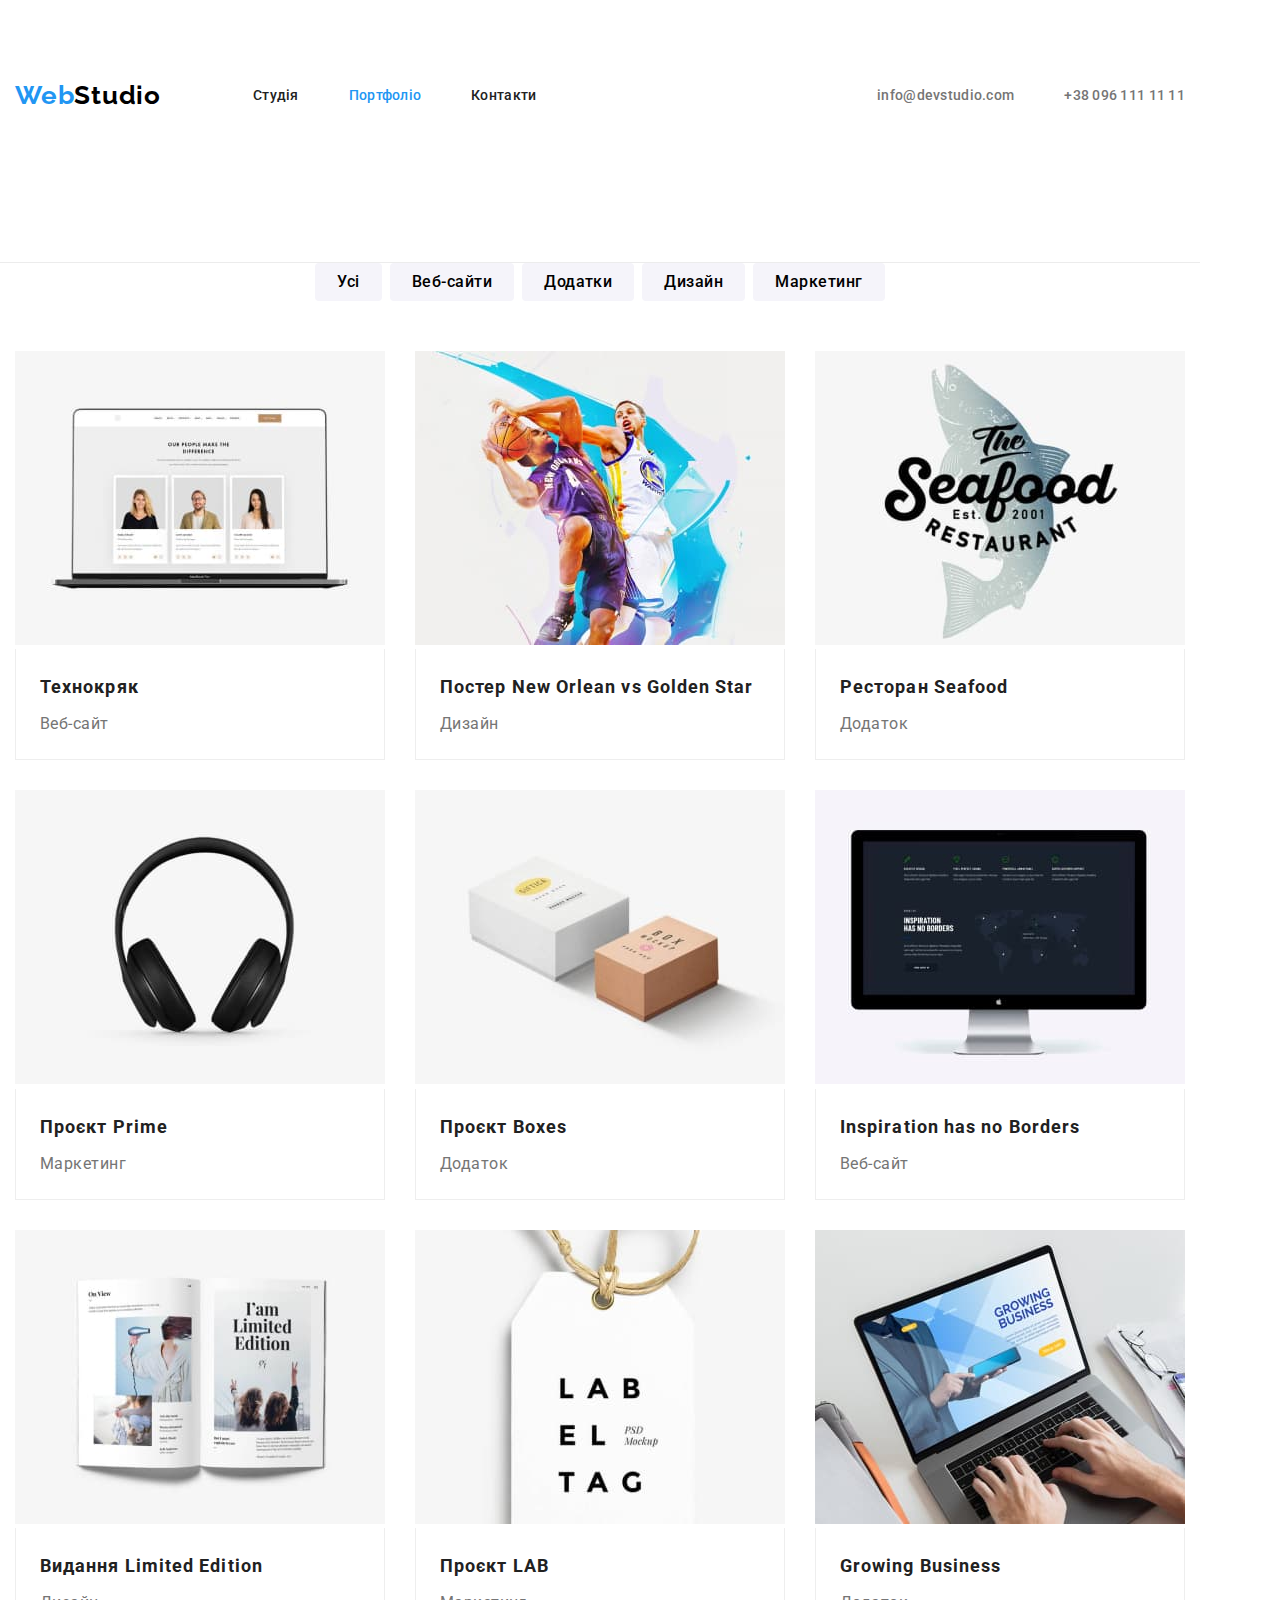
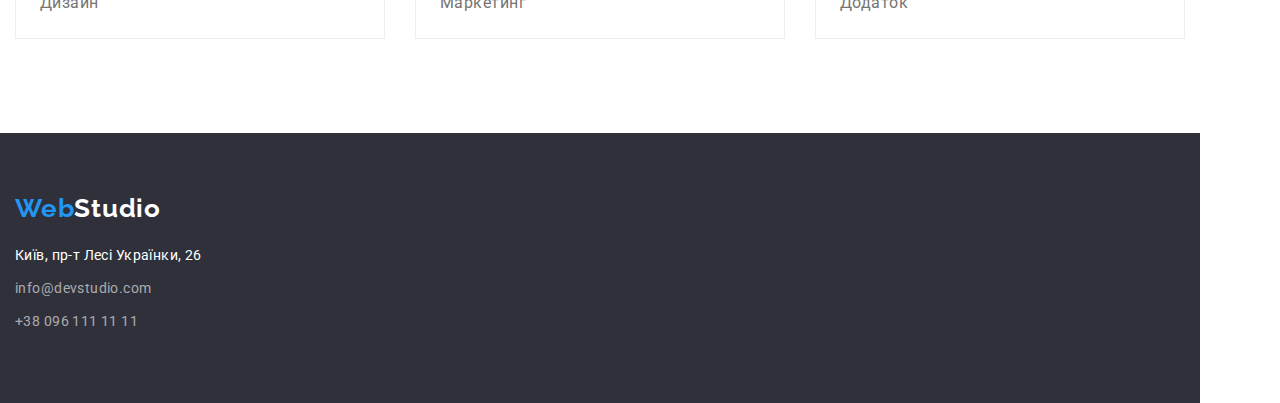
==== commit 953244a0: "css" ====
--- a/portfolio.html
+++ b/portfolio.html
@@ -72,19 +72,23 @@
         <ul class="work-list list">
             <li class="work-portfolio">
               <a href="#" class="work">
-            <img src="./images/portfolio1.jpg"
-             width="370"
-             height="294"
-             alt="Портфоліо"/>
+            <img
+             src="./images/portfolio1.jpg"
+             width="370"
+             height="294"
+             alt="Портфоліо"
+             />
              <div class="portfolio-photo">
              <h2 class="work-title">Технокряк</h2>
              <p class="work-pre-title">Веб-сайт</p>
+            </div>
             </a>
              </li>
-            </div>
+            
             <li class="work-portfolio">
               <a href="#" class="work">
-             <img src="./images/portfolio2.jpg"
+             <img
+             src="./images/portfolio2.jpg"
               width="370"
               height="294"
               alt="Портфоліо"
@@ -92,25 +96,29 @@
              <div class="portfolio-photo">
              <h2 class="work-title">Постер New Orlean vs Golden Star</h2>
              <p class="work-pre-title">Дизайн</p>
+            </div>
             </a>
              </li>
-            </div>
-           <li class="work-portfolio">
-            <a href="#" class="work">
-            <img src="./images/portfolio3.jpg"
-             width="370"
-             height="294"
-             alt="Портфоліо"
-              />
+            
+           <li class="work-portfolio">
+            <a href="#" class="work">
+            <img
+            src="./images/portfolio3.jpg"
+             width="370"
+             height="294"
+             alt="Портфоліо"
+            />
               <div class="portfolio-photo">
              <h2 class="work-title">Ресторан Seafood</h2>
              <p class="work-pre-title">Додаток</p>
-            </a>
-           </li>
-             </div>
-           <li class="work-portfolio">
-            <a href="#" class="work">
-             <img src="./images/portfolio4.jpg"
+            </div>
+            </a>
+           </li>
+             
+           <li class="work-portfolio">
+            <a href="#" class="work">
+             <img
+             src="./images/portfolio4.jpg"
              width="370"
              height="294"
              alt="Портфоліо"
@@ -118,12 +126,14 @@
              <div class="portfolio-photo">
              <h2 class="work-title">Проєкт Prime</h2>
              <p class="work-pre-title">Маркетинг</p>
-            </a>
-           </li>
-            </div>
-           <li class="work-portfolio">
-            <a href="#" class="work">
-             <img src="./images/portfolio5.jpg"
+            </div>
+            </a>
+           </li>
+            
+           <li class="work-portfolio">
+            <a href="#" class="work">
+             <img
+             src="./images/portfolio5.jpg"
               width="370"
               height="294"
               alt="Портфоліо"
@@ -131,12 +141,14 @@
               <div class="portfolio-photo">
              <h2 class="work-title">Проєкт Boxes</h2>
              <p class="work-pre-title">Додаток</p>
-            </a>
-           </li>
-             </div>
-           <li class="work-portfolio">
-            <a href="#" class="work">
-            <img src="./images/portfolio6.jpg"
+            </div>
+            </a>
+           </li>
+             
+           <li class="work-portfolio">
+            <a href="#" class="work">
+            <img
+            src="./images/portfolio6.jpg"
              width="370"
              height="294"
              alt="Портфоліо"
@@ -144,12 +156,14 @@
              <div class="portfolio-photo">
              <h2 class="work-title">Inspiration has no Borders</h2>
              <p class="work-pre-title">Веб-сайт</p>
+            </div>
             </a>
              </li>
-            </div>
-           <li class="work-portfolio">
-            <a href="#" class="work">
-             <img src="./images/portfolio7.jpg"
+            
+           <li class="work-portfolio">
+            <a href="#" class="work">
+             <img
+             src="./images/portfolio7.jpg"
              width="370"
              height="294"
              alt="Портфоліо"
@@ -162,7 +176,8 @@
            </li>
            <li class="work-portfolio">
             <a href="#" class="work">
-             <img src="./images/portfolio8.jpg"
+             <img
+             src="./images/portfolio8.jpg"
              width="370"
              height="294"
              alt="Портфоліо"
@@ -170,22 +185,25 @@
              <div class="portfolio-photo">
              <h2 class="work-title">Проєкт LAB</h2>
              <p class="work-pre-title">Маркетинг</p>
-            </a>
-           </li>
-            </div>
-           <li class="work-portfolio">
-            <a href="#" class="work">
-             <img src="./images/portfolio9.jpg"
-              width="370"
+            </div>
+            </a>
+           </li>
+            
+           <li class="work-portfolio">
+            <a href="#" class="work">
+             <img
+             src="./images/portfolio9.jpg"
+             width="370"
              height="294"
              alt="Портфоліо"
              />
              <div class="portfolio-photo">
              <h2 class="work-title">Growing Business</h2>
              <p class="work-pre-title">Додаток</p>
+            </div>
             </a>
           </li>
-           </div>
+           
       </ul>
    
 
--- a/css/styles.css
+++ b/css/styles.css
@@ -56,9 +56,6 @@
 
 }
 .logo {
- 
- 
-
  color: var(--accent-color);
  font-family: 'Raleway', sans-serif;
  font-weight: 700;
@@ -68,7 +65,6 @@
  text-decoration: none;
 }
 .logo-part {
- 
  color: var(--logo-color);
 }
 .logo-header {
@@ -84,7 +80,6 @@
 
 .header-link,
 .header-contact {
- 
  padding-top: 32px;
  padding-bottom: 32px;
 
@@ -108,16 +103,11 @@
   justify-content: space-between;
   width: 1200px;
 }
-
-
 .header-item:not(:first-child) {
   margin-left: 50px;
 }
-
-
 .contacts-wrap {
   margin-left: auto;
-  
 }
 .header-mail {
   margin-right: 50px;
@@ -128,7 +118,6 @@
 .header-contact:focus {
  color: var(--accent-color);
 }
-
 .header-list .link.current {
   color: var(--accent-color);
 } 
@@ -138,7 +127,6 @@
   padding: 0px;
   cursor: pointer;
 }
-
 .header-contact {
  color: var(--tetriary-text-color);
 }
@@ -146,7 +134,6 @@
 /*Pledge*/
 
 .pledge {
- 
  text-align: center;
  background-color: var(--secondary-background-color);
 }
@@ -189,9 +176,7 @@
 }
 
 .title {
-  
-  padding: 94px 0;
-  
+  padding: 94px 0; 
 }
 /*visually h2*/
 
@@ -209,22 +194,14 @@
 }
 
 /*Особливості*/
-
-
 .feature-list,
 .gallery-list,
-.hero-list {
-  
+.hero-list { 
   display: flex;
-  flex-wrap: wrap;
-  
- 
-  
-  
+  flex-wrap: wrap; 
 }
 
 .flex-element {
-  
   width: calc((100% - 90px) / 4);
 }
 .flex-element:not(:first-child) {
@@ -232,7 +209,6 @@
 }
 .title-list {
  margin-bottom: 10px;
-
  font-weight: 700;
  font-size: 14px;
  line-height: 1.14;
@@ -248,7 +224,6 @@
 .gallery-photo {
   width: 1200px;
  padding: 47px 0 94px;
- 
 }
 .gallery,
 .hero-title {
@@ -273,8 +248,7 @@
   padding-top: 94px;
 }
 /*Наша команда*/
-.hero {
-  
+.hero { 
  background-color:var(--hero-background-color);
 }
 .hero-pre-title,
@@ -284,8 +258,7 @@
   line-height: 1.19;
   letter-spacing: 0.03em;
 }
-.hero-pre-title {
-  
+.hero-pre-title { 
   padding-top: 30px;
   padding-bottom: 10px;
 }
@@ -415,8 +388,8 @@
   }
 
 .portfolio-photo {
+  padding: 20px 24px;
   border-right: 1px solid #EEEEEE;
   border-left: 1px solid #EEEEEE;
   border-bottom: 1px solid #EEEEEE;
-}
-block+}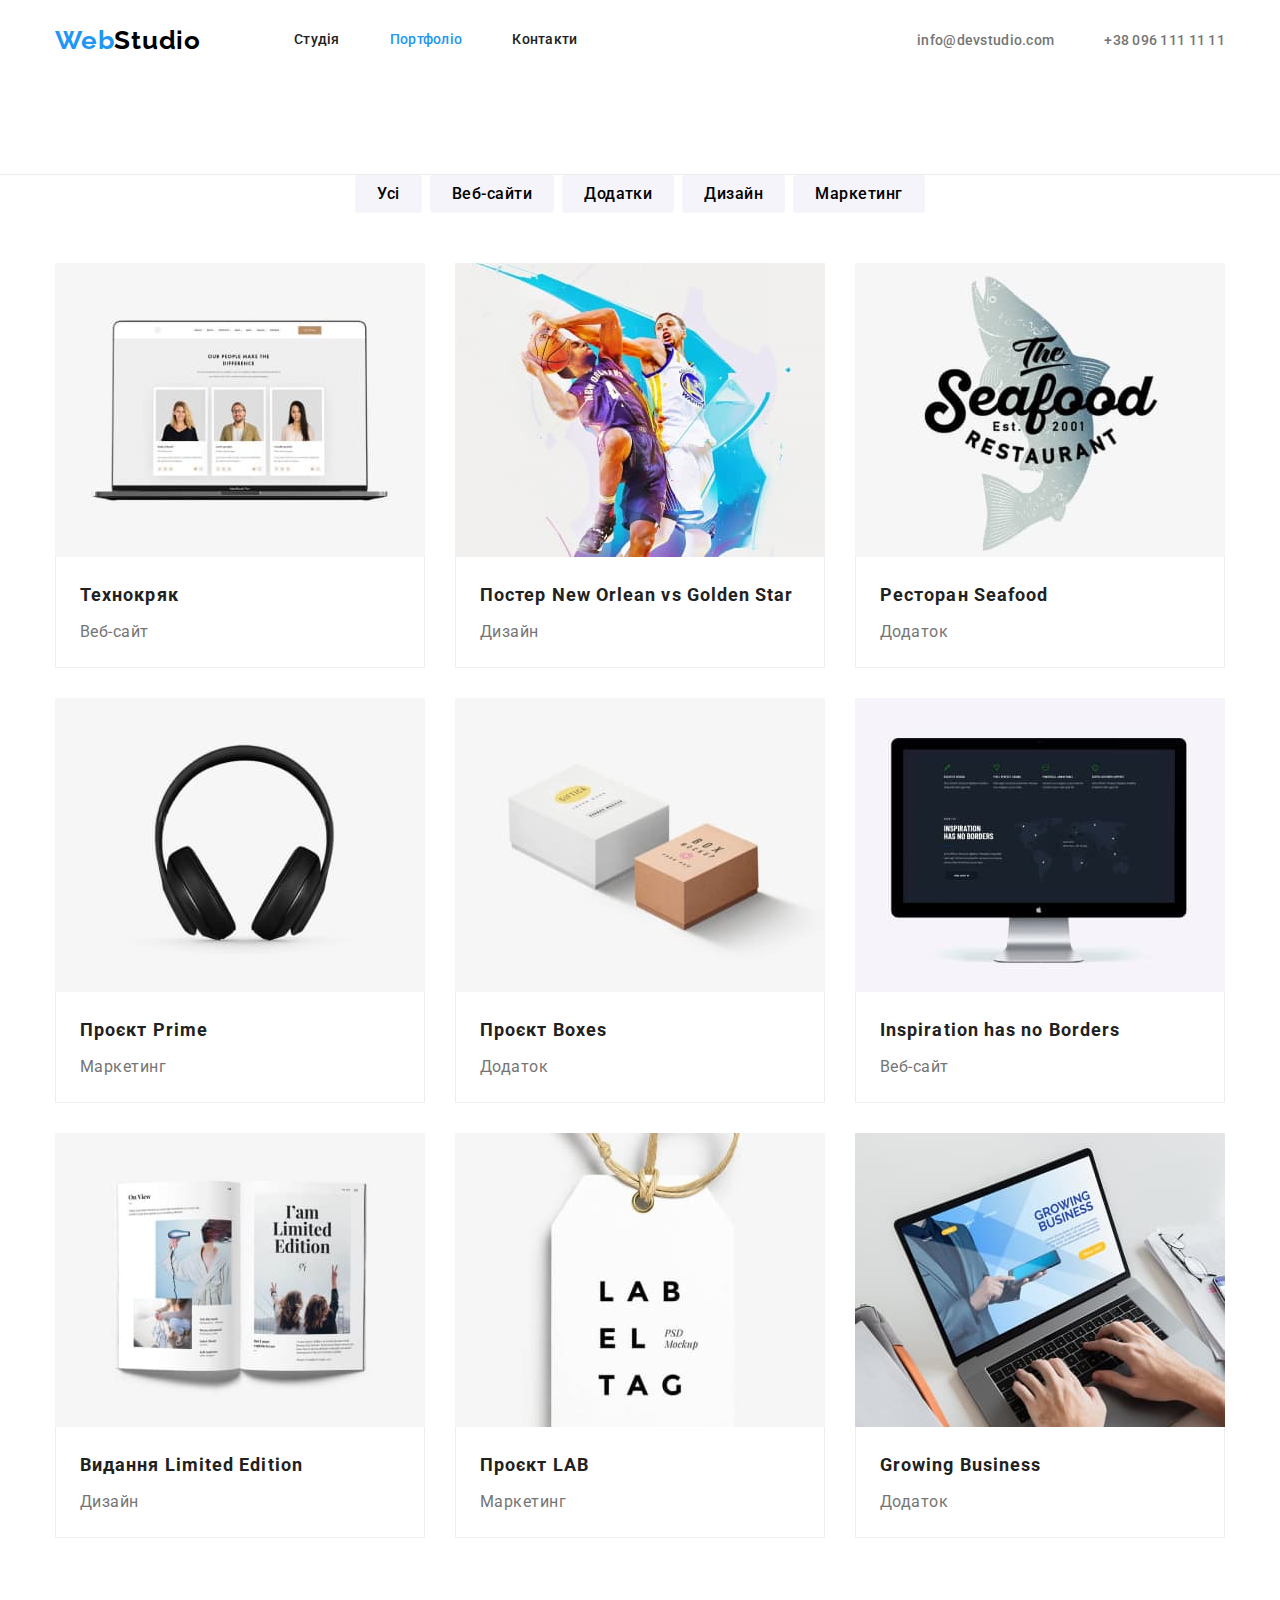
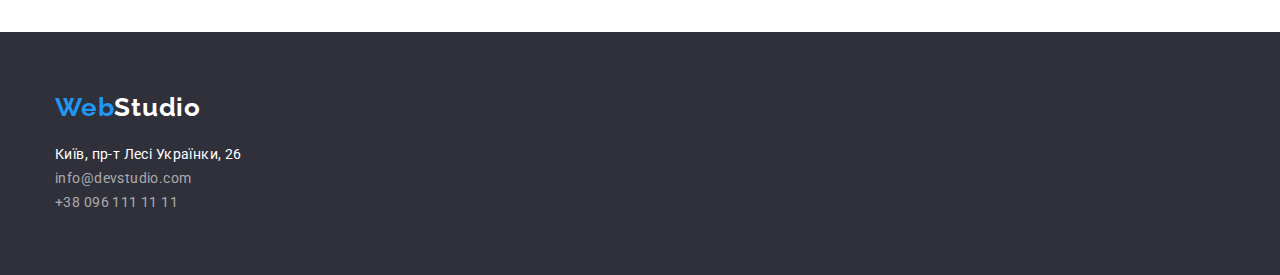
==== commit ecb613c2: "Доопрацювання" ====
--- a/portfolio.html
+++ b/portfolio.html
@@ -33,14 +33,13 @@
     </nav>
     <div class="contacts-wrap">
      <ul class="header-list-contact list">
-        <li>
+        <li class="item">
          <a
           href="mailto:info@devstudio.com" class="header-contact header-mail link">info@devstudio.com
          </a>
         </li>
-        <li><a href="tel:+380961111111" class="header-contact link">+38 096 111 11 11</a></li>
+        <li class="item"><a href="tel:+380961111111" class="header-contact link">+38 096 111 11 11</a></li>
      </ul>
-    </div>
   </div>
  </header>
  <main>
--- a/css/styles.css
+++ b/css/styles.css
@@ -29,6 +29,10 @@
 ul {
   padding-left: 0;
 }
+img {
+  display: block;
+  max-width: 100%;
+}
 .container {
   width: 1200px;
   padding-left: 15px;
@@ -40,7 +44,7 @@
   font-family: 'Roboto', sans-serif;
   background-color: var(--primary-background-color);
   color: var(--primary-text-color);
-  width: 1200px;
+  
 }
 
 /* List styles */
@@ -49,12 +53,7 @@
 }
 
 /* Header*/
-.header {
-  width: 1200px;
-  padding-top: 24px;
-  padding-bottom: 25px;
-
-}
+
 .logo {
  color: var(--accent-color);
  font-family: 'Raleway', sans-serif;
@@ -69,14 +68,12 @@
 }
 .logo-header {
   display: block;
-  padding-top: 32px;
- padding-bottom: 32px;
-  width: 145px;
-  margin: 24px 93px 25px 0px;
-}
-.link {
+  margin-right: 93px;
+}
+.header-link {
   display: block;
 } 
+
 
 .header-link,
 .header-contact {
@@ -98,20 +95,25 @@
  align-items: center;
  
 }
+.header-list-contact {
+  margin-right: auto;
+}
 .header-container {
   display: flex;
   justify-content: space-between;
-  width: 1200px;
-}
-.header-item:not(:first-child) {
+}
+
+.header-list li:not(:first-child) {
   margin-left: 50px;
 }
-.contacts-wrap {
+.header-list-contact li:not(:first-child) {
+  margin-left: 50px;
+}
+
+.header-list-contact {
   margin-left: auto;
 }
-.header-mail {
-  margin-right: 50px;
-}
+
 .header-list .link:hover,
 .header-list .link:focus,
 .header-contact:hover,
@@ -136,12 +138,13 @@
 .pledge {
  text-align: center;
  background-color: var(--secondary-background-color);
+ margin: 0 auto;
+ padding: 200px 0;
+
 }
 .pledge-title  {
  max-width: 696px;
  margin:0 auto;
- padding-top: 200px;
- margin-bottom: 30px;
 
  color: var(--secondary-text-color);
  font-size: 44px;
@@ -154,11 +157,10 @@
  text-transform: uppercase;
 }
 .pledge-btn {
+ display: inline-block;
+ padding: 10px 32px;
+ margin-top: 30px;
  border-radius: 4px;
- width: 216px;
- height: 50px;
- margin-bottom: 200px;
-
  color: var(--secondary-text-color);
  background-color: var(--accent-color) ;
  font-weight: 700;
@@ -222,8 +224,8 @@
  text-transform: none;
 }
 .gallery-photo {
-  width: 1200px;
- padding: 47px 0 94px;
+ 
+ padding-bottom: 94px;
 }
 .gallery,
 .hero-title {
@@ -250,6 +252,8 @@
 /*Наша команда*/
 .hero { 
  background-color:var(--hero-background-color);
+ padding-top: 94px;
+ padding-bottom: 94px;
 }
 .hero-pre-title,
 .hero-discription {
@@ -293,14 +297,14 @@
   padding-top: 60px;
   padding-bottom: 60px;
   
-  background-color: #2F303A; 
+  background-color: var(--secondary-background-color); 
 }
 .logo-part-footer {
   color:var(--secondary-text-color);
 }
 .footer-contact,
 .footer-contact-title {
-  padding-bottom: 9px;
+  margin-bottom: 9px;
 
   color: var(--secondary-text-color);
   font-size: 14px;
@@ -317,8 +321,8 @@
    color: var(--accent-color);
 }
 .footer-logo { 
-  display: block;
-  padding-bottom: 20px;
+  margin-bottom: 20px;
+  display: block;
 }
   /*Портфоліо*/
   
@@ -334,8 +338,8 @@
   flex-wrap: wrap;
   gap: 8px;
   justify-content: center;
-  padding-bottom: 16px;
-  margin-bottom: 34px;
+  
+  margin-bottom: 50px;
 }
 .nav-btn {
   padding: 6px 22px;
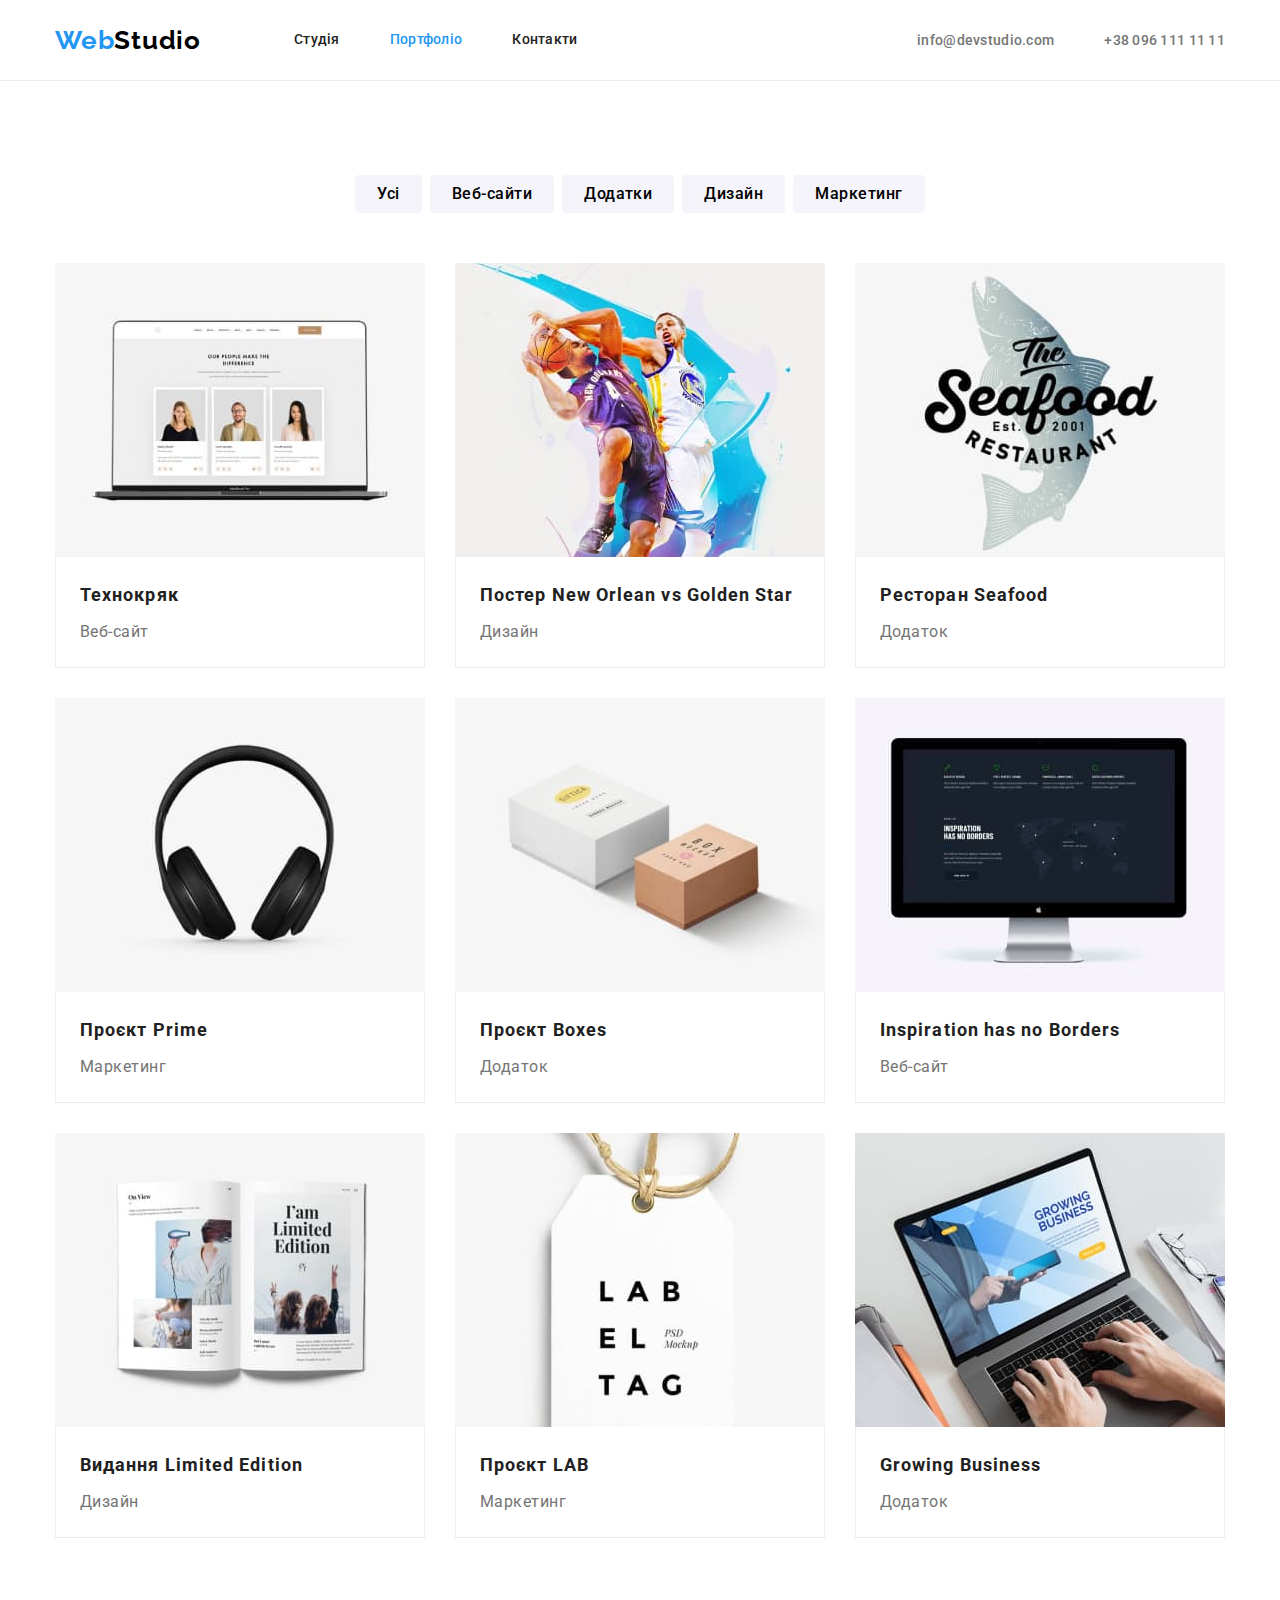
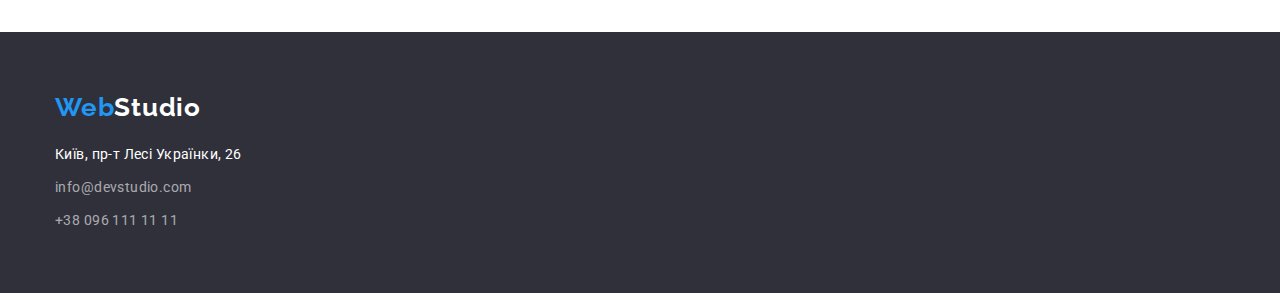
==== commit af1773a4: "Виправлення помилок" ====
--- a/portfolio.html
+++ b/portfolio.html
@@ -21,7 +21,7 @@
  
  <!--Шапка профілю--> 
 
- <header class="header header-portfolio">
+ <header class="header">
     <div class="container header-container">
     <nav class="header-nav">
         <a href="/"  class="logo logo-header">Web<span class="logo-part">Studio</span></a>
@@ -43,8 +43,8 @@
   </div>
  </header>
  <main>
-  <section class="container container-padding">
-
+  <section class=" container-padding">
+      <div class="container">
         <h1 class="visually-hidden">Портфоліо</h1>
         <!-- Навігація-->
         <ul class="header-button list">
@@ -205,7 +205,7 @@
            
       </ul>
    
-
+    </div>
 </section>
 </main>
 <footer class="footer">
--- a/css/styles.css
+++ b/css/styles.css
@@ -73,7 +73,9 @@
 .header-link {
   display: block;
 } 
-
+.header {
+  border-bottom: 1px solid var(--header-border-color);
+}
 
 .header-link,
 .header-contact {
@@ -220,6 +222,7 @@
 
 .pre-title {
  color:var(--tetriary-text-color);
+ font-size: 14px;
  line-height: 1.71;
  text-transform: none;
 }
@@ -229,7 +232,7 @@
 }
 .gallery,
 .hero-title {
- padding-bottom: 50px;
+ margin-bottom: 50px;
 
  font-weight: 700;
  font-size: 36px;
@@ -246,9 +249,7 @@
 .gallery-item:not(:first-child) {
   margin-left: 30px;
 }
-.hero-title {
-  padding-top: 94px;
-}
+
 /*Наша команда*/
 .hero { 
  background-color:var(--hero-background-color);
@@ -257,22 +258,19 @@
 }
 .hero-pre-title,
 .hero-discription {
-  font-weight: 500;
   font-size: 16px;
   line-height: 1.19;
   letter-spacing: 0.03em;
 }
+
 .hero-pre-title { 
-  padding-top: 30px;
-  padding-bottom: 10px;
+  margin-bottom: 10px;
+  font-weight: 500;
 }
 .hero-discription {
-  padding-bottom: 30px;
-}
-
-.hero-list {
-  padding-bottom: 94px;
-}
+  font-weight: 400;
+}
+
 .hero-container {
   display: block;
   width: calc((100% - 90px) / 4);
@@ -304,8 +302,6 @@
 }
 .footer-contact,
 .footer-contact-title {
-  margin-bottom: 9px;
-
   color: var(--secondary-text-color);
   font-size: 14px;
   line-height: 1.71;
@@ -313,6 +309,10 @@
   text-decoration: none;
   font-style: normal;  
 }
+
+.footer-list li:not(:last-child) {
+  margin-bottom: 9px;
+}
 .footer-contact-title {
  color: var(--footer-text-color);
  }
@@ -326,12 +326,9 @@
 }
   /*Портфоліо*/
   
-.header-portfolio {
-  border-bottom: 1px solid var(--header-border-color);
-  padding-bottom: 94px;
-}
 .container-padding {
-   padding-bottom: 94px; 
+   padding-bottom: 94px;
+   padding-top: 94px; 
 }
 .header-button {
   display: flex;
@@ -396,4 +393,4 @@
   border-right: 1px solid #EEEEEE;
   border-left: 1px solid #EEEEEE;
   border-bottom: 1px solid #EEEEEE;
-}+}
